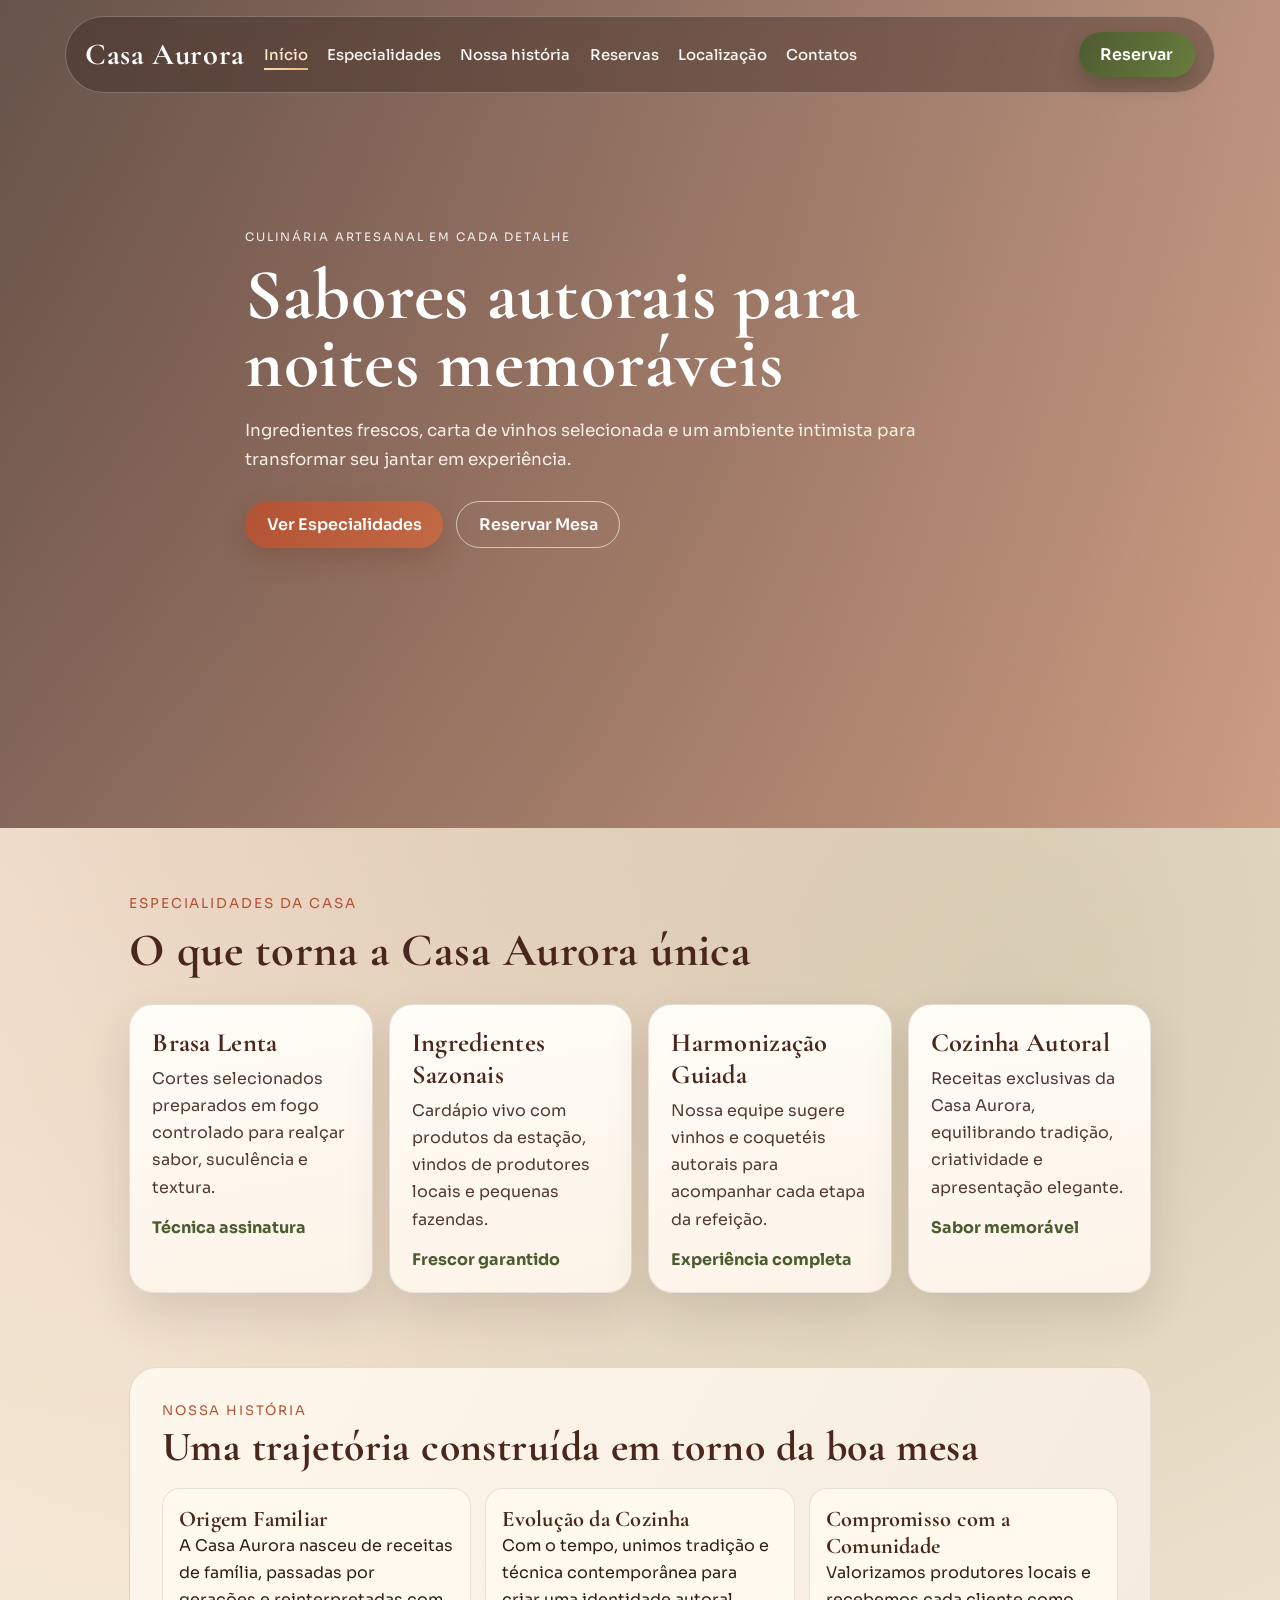
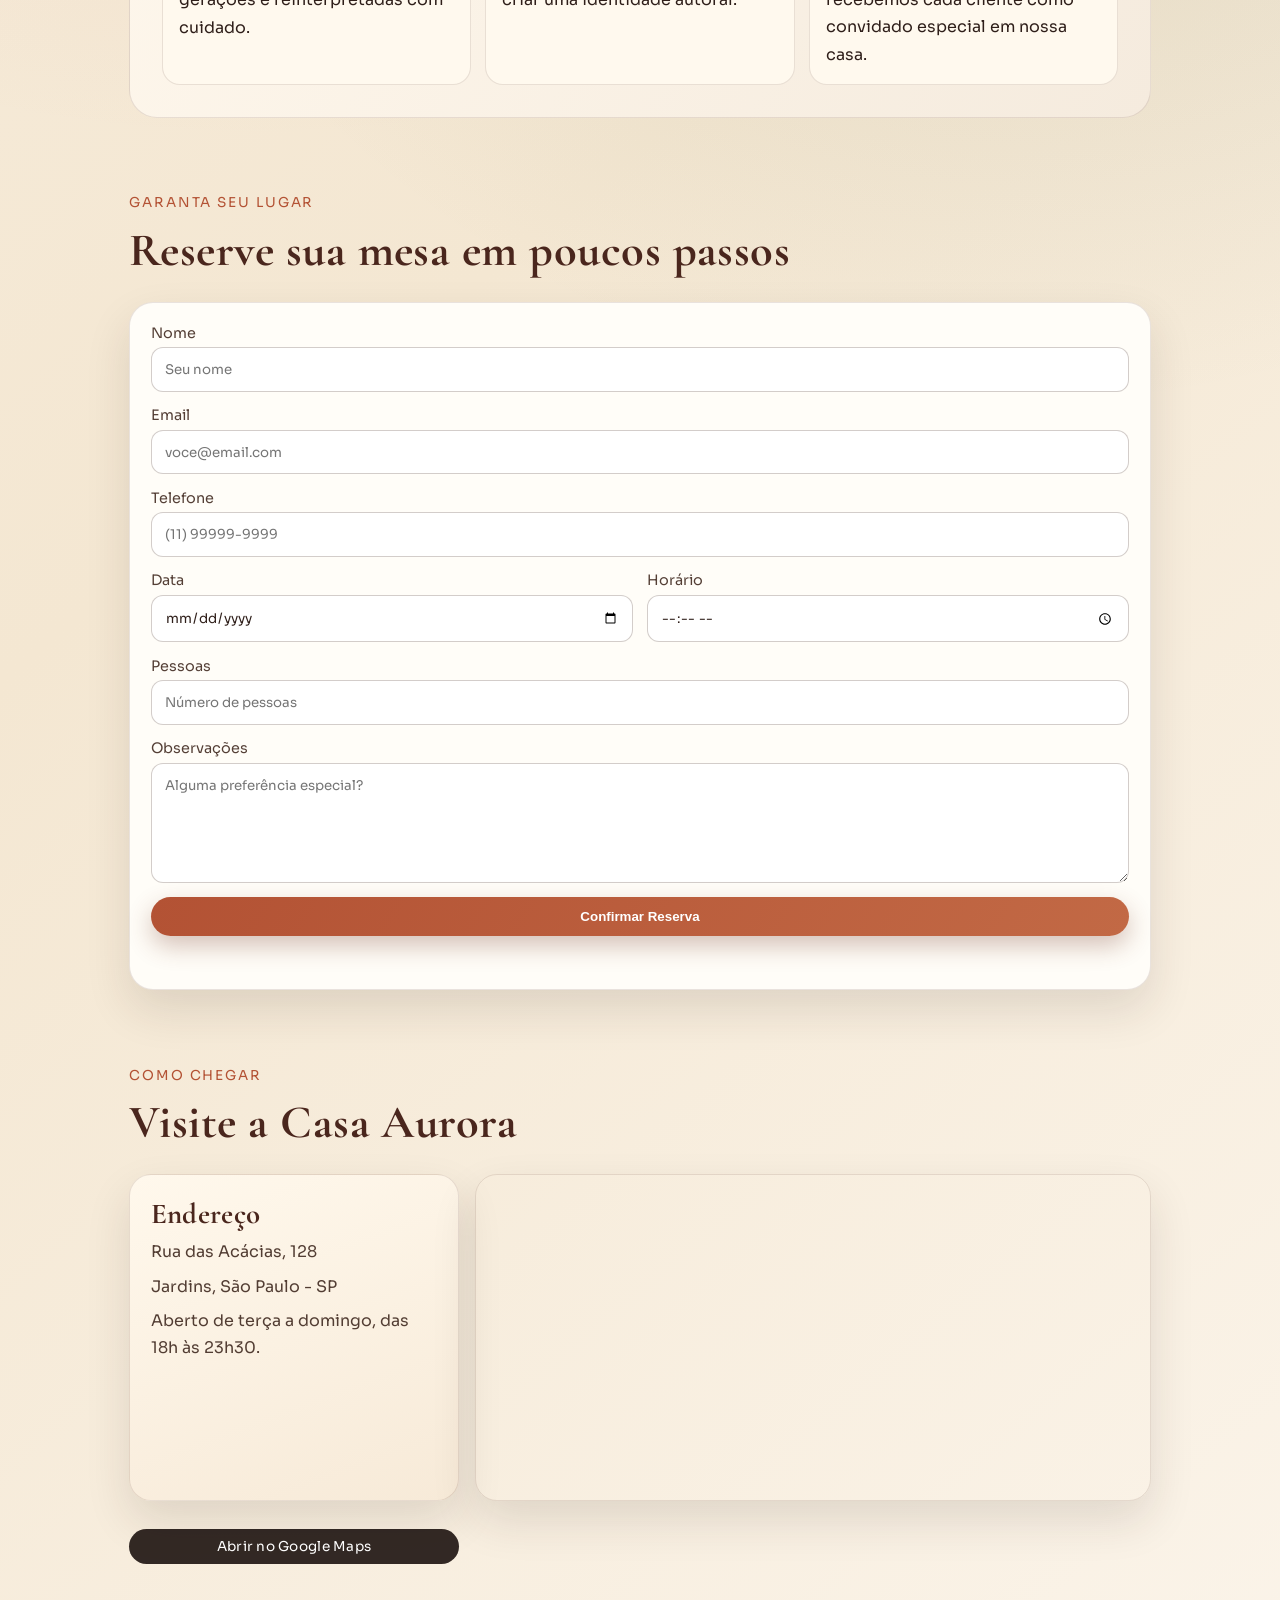
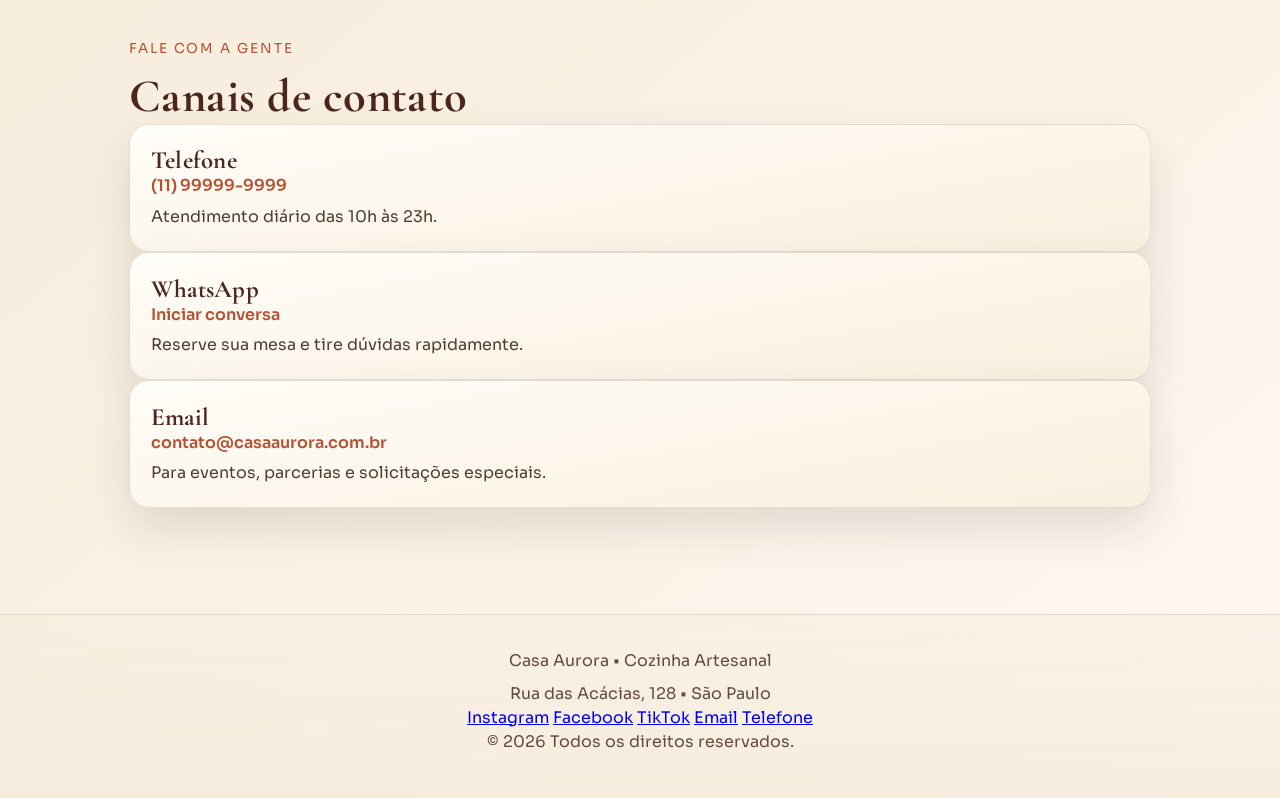
==== casa-aurora/index.html @ b7f0592c "Move projeto para pasta casa-aurora" ====
<!DOCTYPE html>
<html lang="pt-BR">
<head>
  <meta charset="UTF-8">
  <meta name="viewport" content="width=device-width, initial-scale=1.0">
  <title>Casa Aurora – Cozinha Artesanal</title>
  <link rel="stylesheet" href="style.css">
  <link rel="preconnect" href="https://fonts.googleapis.com">
  <link rel="preconnect" href="https://fonts.gstatic.com" crossorigin>
  <link href="https://fonts.googleapis.com/css2?family=Cormorant+Garamond:wght@500;600;700&family=Sora:wght@300;400;500;600&display=swap" rel="stylesheet">
</head>
<body>
  <header class="site-header" id="home">
    <nav class="nav-shell">
      <a href="#home" class="logo" aria-label="Voltar ao início">Casa Aurora</a>
      <button class="menu-toggle" id="menuToggle" aria-label="Abrir menu" aria-expanded="false" aria-controls="navLinks">☰</button>
      <ul id="navLinks" class="nav-links">
        <li><a href="#home">Início</a></li>
        <li><a href="#especialidades">Especialidades</a></li>
        <li><a href="#experiencia">Nossa história</a></li>
        <li><a href="#reservas">Reservas</a></li>
        <li><a href="#localizacao">Localização</a></li>
        <li><a href="#contatos">Contatos</a></li>
      </ul>
      <a href="#reservas" class="btn btn-nav">Reservar</a>
    </nav>

    <section class="hero reveal">
      <p class="hero-kicker">Culinária artesanal em cada detalhe</p>
      <h1>Sabores autorais para noites memoráveis</h1>
      <p class="hero-text">Ingredientes frescos, carta de vinhos selecionada e um ambiente intimista para transformar seu jantar em experiência.</p>
      <div class="hero-actions">
        <a href="#especialidades" class="btn">Ver Especialidades</a>
        <a href="#reservas" class="btn btn-ghost">Reservar Mesa</a>
      </div>
    </section>
  </header>

  <main>
    <section id="especialidades" class="section reveal">
      <div class="section-title">
        <p>Especialidades da casa</p>
        <h2>O que torna a Casa Aurora única</h2>
      </div>
      <div class="menu-grid">
        <article class="card">
          <h3>Brasa Lenta</h3>
          <p>Cortes selecionados preparados em fogo controlado para realçar sabor, suculência e textura.</p>
          <strong>Técnica assinatura</strong>
        </article>
        <article class="card">
          <h3>Ingredientes Sazonais</h3>
          <p>Cardápio vivo com produtos da estação, vindos de produtores locais e pequenas fazendas.</p>
          <strong>Frescor garantido</strong>
        </article>
        <article class="card">
          <h3>Harmonização Guiada</h3>
          <p>Nossa equipe sugere vinhos e coquetéis autorais para acompanhar cada etapa da refeição.</p>
          <strong>Experiência completa</strong>
        </article>
        <article class="card">
          <h3>Cozinha Autoral</h3>
          <p>Receitas exclusivas da Casa Aurora, equilibrando tradição, criatividade e apresentação elegante.</p>
          <strong>Sabor memorável</strong>
        </article>
      </div>
    </section>

    <section id="experiencia" class="section section-highlight reveal">
      <div>
        <p>Nossa história</p>
        <h2>Uma trajetória construída em torno da boa mesa</h2>
      </div>
      <div class="highlight-grid">
        <div>
          <h3>Origem Familiar</h3>
          <p>A Casa Aurora nasceu de receitas de família, passadas por gerações e reinterpretadas com cuidado.</p>
        </div>
        <div>
          <h3>Evolução da Cozinha</h3>
          <p>Com o tempo, unimos tradição e técnica contemporânea para criar uma identidade autoral.</p>
        </div>
        <div>
          <h3>Compromisso com a Comunidade</h3>
          <p>Valorizamos produtores locais e recebemos cada cliente como convidado especial em nossa casa.</p>
        </div>
      </div>
    </section>

    <section id="reservas" class="section reveal">
      <div class="section-title">
        <p>Garanta seu lugar</p>
        <h2>Reserve sua mesa em poucos passos</h2>
      </div>
      <form id="reservaForm" class="booking-form">
        <label>
          Nome
          <input type="text" placeholder="Seu nome" required>
        </label>
        <label>
          Email
          <input type="email" placeholder="voce@email.com" required>
        </label>
        <label>
          Telefone
          <input type="tel" placeholder="(11) 99999-9999" required>
        </label>
        <div class="form-row">
          <label>
            Data
            <input type="date" required>
          </label>
          <label>
            Horário
            <input type="time" required>
          </label>
        </div>
        <label>
          Pessoas
          <input type="number" min="1" placeholder="Número de pessoas" required>
        </label>
        <label>
          Observações
          <textarea placeholder="Alguma preferência especial?"></textarea>
        </label>
        <button type="submit" class="btn">Confirmar Reserva</button>
        <p id="formMessage" class="form-message" aria-live="polite"></p>
      </form>
    </section>

    <section id="localizacao" class="section reveal">
      <div class="section-title">
        <p>Como chegar</p>
        <h2>Visite a Casa Aurora</h2>
      </div>
      <div class="location-layout">
        <div class="location-info">
          <h3>Endereço</h3>
          <p>Rua das Acácias, 128</p>
          <p>Jardins, São Paulo - SP</p>
          <p>Aberto de terça a domingo, das 18h às 23h30.</p>
        </div>
        <div class="map-link" aria-label="Mapa da localização da Casa Aurora">
          <iframe
            title="Mapa da localização da Casa Aurora"
            src="https://maps.google.com/maps?q=Rua%20das%20Acacias%2C%20128%20Jardins%20Sao%20Paulo%20SP&z=15&output=embed"
            loading="lazy"
            referrerpolicy="no-referrer-when-downgrade"
          ></iframe>
        </div>
        <a
          class="map-open-link"
          href="https://www.google.com/maps/search/?api=1&query=Rua+das+Acacias+128+Jardins+Sao+Paulo+SP"
          target="_blank"
          rel="noopener noreferrer"
          aria-label="Abrir endereço da Casa Aurora no Google Maps"
        >Abrir no Google Maps</a>
      </div>
    </section>

    <section id="contatos" class="section reveal">
      <div class="section-title">
        <p>Fale com a gente</p>
        <h2>Canais de contato</h2>
      </div>
      <div class="contact-grid">
        <article class="contact-card">
          <h3>Telefone</h3>
          <a href="tel:+5511999999999">(11) 99999-9999</a>
          <p>Atendimento diário das 10h às 23h.</p>
        </article>
        <article class="contact-card">
          <h3>WhatsApp</h3>
          <a href="https://wa.me/5511999999999" target="_blank" rel="noopener noreferrer">Iniciar conversa</a>
          <p>Reserve sua mesa e tire dúvidas rapidamente.</p>
        </article>
        <article class="contact-card">
          <h3>Email</h3>
          <a href="mailto:contato@casaaurora.com.br">contato@casaaurora.com.br</a>
          <p>Para eventos, parcerias e solicitações especiais.</p>
        </article>
      </div>
    </section>
  </main>

  <footer class="site-footer">
    <p>Casa Aurora • Cozinha Artesanal</p>
    <p>Rua das Acácias, 128 • São Paulo</p>
    <div class="footer-social">
      <a href="https://www.instagram.com" target="_blank" rel="noopener noreferrer">Instagram</a>
      <a href="https://www.facebook.com" target="_blank" rel="noopener noreferrer">Facebook</a>
      <a href="https://www.tiktok.com" target="_blank" rel="noopener noreferrer">TikTok</a>
      <a href="mailto:contato@casaaurora.com.br">Email</a>
      <a href="tel:+5511999999999">Telefone</a>
    </div>
    <p>&copy; <span id="currentYear"></span> Todos os direitos reservados.</p>
  </footer>

  <script src="script.js"></script>
</body>
</html>
---- casa-aurora/style.css ----
:root {
  --bg: #f7efe1;
  --bg-soft: #fff9ee;
  --text: #2f1f1a;
  --heading: #4a261d;
  --terracotta: #b35234;
  --olive: #4d5b30;
  --card: #fffdf8;
  --line: rgba(74, 38, 29, 0.12);
  --shadow: 0 20px 45px rgba(52, 30, 24, 0.12);
}

* {
  box-sizing: border-box;
}

html {
  scroll-behavior: smooth;
}

body {
  margin: 0;
  font-family: 'Sora', sans-serif;
  color: var(--text);
  background:
    radial-gradient(circle at 20% 10%, rgba(179, 82, 52, 0.18), transparent 36%),
    radial-gradient(circle at 80% 25%, rgba(77, 91, 48, 0.16), transparent 32%),
    linear-gradient(140deg, #f8efe1 0%, #f4e7d2 45%, #fdf8f1 100%);
  min-height: 100vh;
}

h1,
h2,
h3 {
  margin: 0;
  color: var(--heading);
  font-family: 'Cormorant Garamond', serif;
  letter-spacing: 0.01em;
}

p {
  margin: 0;
  line-height: 1.7;
}

.site-header {
  min-height: 92vh;
  padding: 6.4rem 5vw 4rem;
  position: relative;
}

.site-header::before {
  content: "";
  position: absolute;
  inset: 0;
  background: linear-gradient(120deg, rgba(44, 24, 18, 0.7), rgba(179, 82, 52, 0.42));
  z-index: -1;
}

.site-header::after {
  content: "";
  position: absolute;
  inset: 0;
  background-image: url("https://images.unsplash.com/photo-1414235077428-338989a2e8c0?auto=format&fit=crop&w=1800&q=80");
  background-size: cover;
  background-position: center;
  z-index: -2;
  filter: saturate(0.75) contrast(1.05);
}

.nav-shell {
  width: min(1150px, 92vw);
  margin: 0;
  padding: 0.95rem 1.2rem;
  border: 1px solid rgba(255, 255, 255, 0.25);
  border-radius: 999px;
  background: rgba(43, 27, 22, 0.35);
  backdrop-filter: blur(10px);
  display: flex;
  align-items: center;
  gap: 1.2rem;
  position: fixed;
  top: 1rem;
  left: 50%;
  transform: translateX(-50%);
  z-index: 1000;
  transition: background 260ms ease, box-shadow 260ms ease, padding 260ms ease, border-color 260ms ease;
}

.nav-shell.scrolled {
  background: rgba(33, 21, 17, 0.88);
  border-color: rgba(255, 255, 255, 0.17);
  box-shadow: 0 12px 30px rgba(19, 11, 9, 0.38);
  padding: 0.78rem 1.05rem;
}

.logo {
  font-family: 'Cormorant Garamond', serif;
  font-size: 1.9rem;
  font-weight: 700;
  color: #fff;
  text-decoration: none;
  letter-spacing: 0.02em;
  transition: transform 200ms ease;
}

.logo:hover {
  transform: translateY(-1px);
}

.nav-links {
  list-style: none;
  margin: 0;
  padding: 0;
  display: flex;
  gap: 1.2rem;
}

.nav-links a {
  position: relative;
  text-decoration: none;
  color: rgba(255, 255, 255, 0.95);
  font-size: 0.93rem;
  font-weight: 500;
  padding-bottom: 0.2rem;
  transition: color 220ms ease;
}

.nav-links a::after {
  content: "";
  position: absolute;
  left: 0;
  bottom: -0.18rem;
  width: 100%;
  height: 2px;
  background: linear-gradient(120deg, #ffd8b2, #e6b97f);
  transform: scaleX(0);
  transform-origin: left;
  transition: transform 220ms ease;
}

.nav-links a:hover {
  color: #ffe3c3;
}

.nav-links a:hover::after,
.nav-links a.active::after {
  transform: scaleX(1);
}

.nav-links a.active {
  color: #ffe6c8;
}

.menu-toggle {
  display: none;
  margin-left: auto;
  background: rgba(255, 255, 255, 0.08);
  border: 1px solid rgba(255, 255, 255, 0.4);
  color: #fff;
  border-radius: 999px;
  width: 42px;
  height: 42px;
  font-size: 1.2rem;
  transition: background 220ms ease;
}

.menu-toggle:hover {
  background: rgba(255, 255, 255, 0.18);
}

.btn {
  display: inline-flex;
  align-items: center;
  justify-content: center;
  border: none;
  border-radius: 999px;
  background: linear-gradient(120deg, var(--terracotta), #c26945);
  color: #fff;
  text-decoration: none;
  font-weight: 600;
  padding: 0.75rem 1.35rem;
  cursor: pointer;
  transition: transform 220ms ease, box-shadow 220ms ease;
  box-shadow: 0 10px 24px rgba(116, 55, 36, 0.3);
}

.btn:hover {
  transform: translateY(-2px);
  box-shadow: 0 13px 26px rgba(116, 55, 36, 0.35);
}

.btn-ghost {
  background: transparent;
  border: 1px solid rgba(255, 255, 255, 0.6);
  box-shadow: none;
}

.btn-nav {
  margin-left: auto;
  background: linear-gradient(120deg, var(--olive), #687d3e);
  box-shadow: 0 8px 18px rgba(47, 59, 28, 0.34);
}

.hero {
  max-width: 790px;
  margin: 14vh auto 0;
  color: #fff;
}

.hero-kicker {
  text-transform: uppercase;
  letter-spacing: 0.16em;
  font-size: 0.73rem;
  opacity: 0.9;
}

.hero h1 {
  margin-top: 0.8rem;
  color: #fff;
  font-size: clamp(2.4rem, 8vw, 4.5rem);
  line-height: 0.95;
}

.hero-text {
  margin-top: 1.2rem;
  max-width: 60ch;
  font-size: 1.05rem;
  color: rgba(255, 250, 242, 0.92);
}

.hero-actions {
  margin-top: 1.7rem;
  display: flex;
  gap: 0.8rem;
  flex-wrap: wrap;
}

main {
  max-width: 1150px;
  margin: 0 auto;
  padding: 4rem 5vw 2rem;
}

.section {
  margin-bottom: 4.6rem;
}

.section-title p {
  color: var(--terracotta);
  font-size: 0.85rem;
  text-transform: uppercase;
  letter-spacing: 0.14em;
}

.section-title h2 {
  margin-top: 0.45rem;
  font-size: clamp(2rem, 5vw, 2.9rem);
}

.menu-grid {
  margin-top: 1.6rem;
  display: grid;
  gap: 1rem;
  grid-template-columns: repeat(auto-fit, minmax(230px, 1fr));
}

.card {
  padding: 1.4rem;
  border-radius: 24px;
  border: 1px solid var(--line);
  background: linear-gradient(170deg, #fffdf8, #fdf3e8);
  box-shadow: var(--shadow);
  transition: transform 220ms ease;
}

.card:hover {
  transform: translateY(-5px);
}

.dish-icon {
  width: 44px;
  height: 44px;
  border-radius: 14px;
  display: inline-grid;
  place-items: center;
  font-size: 1.2rem;
  background: rgba(179, 82, 52, 0.15);
}

.card h3 {
  margin-top: 0;
  font-size: 1.65rem;
}

.card p {
  margin-top: 0.35rem;
  color: #513a31;
}

.card strong {
  margin-top: 1rem;
  display: inline-block;
  color: var(--olive);
}

.section-highlight {
  padding: 2rem;
  border-radius: 28px;
  border: 1px solid var(--line);
  background: linear-gradient(120deg, #fef7ec, #f5ebde);
}

.section-highlight > div:first-child p {
  color: var(--terracotta);
  text-transform: uppercase;
  letter-spacing: 0.14em;
  font-size: 0.82rem;
}

.section-highlight > div:first-child h2 {
  font-size: clamp(1.8rem, 4vw, 2.6rem);
}

.highlight-grid {
  margin-top: 1rem;
  display: grid;
  gap: 0.9rem;
  grid-template-columns: repeat(auto-fit, minmax(220px, 1fr));
}

.highlight-grid div {
  background: var(--bg-soft);
  border-radius: 18px;
  border: 1px solid var(--line);
  padding: 1rem;
}

.highlight-grid h3 {
  font-size: 1.4rem;
}

.booking-form {
  margin-top: 1.5rem;
  padding: 1.3rem;
  border-radius: 24px;
  border: 1px solid var(--line);
  background: var(--card);
  box-shadow: var(--shadow);
  display: grid;
  gap: 0.9rem;
}

.booking-form label {
  display: grid;
  gap: 0.35rem;
  font-size: 0.9rem;
  color: #543f36;
}

.booking-form input,
.booking-form textarea {
  border: 1px solid rgba(82, 56, 45, 0.25);
  border-radius: 12px;
  background: #fff;
  padding: 0.8rem;
  font-family: inherit;
  color: var(--text);
}

.booking-form input:focus,
.booking-form textarea:focus {
  outline: 2px solid rgba(179, 82, 52, 0.3);
  border-color: var(--terracotta);
}

.booking-form textarea {
  min-height: 120px;
  resize: vertical;
}

.form-row {
  display: grid;
  gap: 0.9rem;
  grid-template-columns: repeat(2, minmax(0, 1fr));
}

.form-message {
  min-height: 1.2em;
  color: var(--olive);
  font-size: 0.92rem;
}

.location-layout {
  margin-top: 1.5rem;
  display: grid;
  gap: 1rem;
  grid-template-columns: minmax(220px, 330px) minmax(0, 1fr);
}

.location-info {
  border: 1px solid var(--line);
  border-radius: 22px;
  padding: 1.3rem;
  background: linear-gradient(160deg, #fff8ec, #f7ead8);
  box-shadow: var(--shadow);
}

.location-info h3 {
  font-size: 1.8rem;
}

.location-info p {
  margin-top: 0.45rem;
  color: #523d33;
}

.map-link {
  display: block;
  position: relative;
  border-radius: 22px;
  overflow: hidden;
  border: 1px solid var(--line);
  box-shadow: var(--shadow);
  min-height: 320px;
}

.map-link iframe {
  width: 100%;
  height: 100%;
  min-height: 320px;
  border: 0;
  filter: contrast(1.02) saturate(0.9);
}

.map-open-link {
  margin-top: 0.75rem;
  display: inline-flex;
  align-items: center;
  justify-content: center;
  background: rgba(29, 19, 16, 0.9);
  color: #fff;
  padding: 0.55rem 1rem;
  border-radius: 999px;
  font-size: 0.85rem;
  letter-spacing: 0.02em;
  text-decoration: none;
  transition: background 220ms ease;
}

.map-open-link:hover {
  background: rgba(179, 82, 52, 0.95);
}

.contacts-grid {
  margin-top: 1.5rem;
  display: grid;
  gap: 1rem;
  grid-template-columns: repeat(auto-fit, minmax(230px, 1fr));
}

.contact-card {
  padding: 1.3rem;
  border: 1px solid var(--line);
  border-radius: 20px;
  background: linear-gradient(170deg, #fffdf8, #f9efdf);
  box-shadow: var(--shadow);
}

.contact-card h3 {
  font-size: 1.55rem;
}

.contact-card p {
  margin-top: 0.4rem;
  color: #513c33;
}

.contact-card a {
  color: var(--terracotta);
  text-decoration: none;
  font-weight: 600;
}

.contact-card a:hover {
  text-decoration: underline;
}

.site-footer {
  text-align: center;
  padding: 2rem 1rem 2.7rem;
  color: #624a3f;
  border-top: 1px solid rgba(82, 56, 45, 0.12);
  background: linear-gradient(180deg, rgba(245, 235, 220, 0.38), rgba(245, 235, 220, 0.8));
}

.site-footer p + p {
  margin-top: 0.35rem;
}

.footer-socials,
.footer-contacts {
  margin-top: 0.75rem;
  display: flex;
  justify-content: center;
  gap: 0.7rem;
  flex-wrap: wrap;
}

.footer-socials a,
.footer-contacts a {
  color: #f8f1e3;
  text-decoration: none;
  background: rgba(58, 37, 30, 0.88);
  border: 1px solid rgba(255, 255, 255, 0.2);
  padding: 0.45rem 0.8rem;
  border-radius: 999px;
  font-size: 0.85rem;
  transition: background 220ms ease;
}

.footer-socials a:hover,
.footer-contacts a:hover {
  background: rgba(179, 82, 52, 0.95);
}

.reveal {
  opacity: 0;
  transform: translateY(16px);
  transition: opacity 700ms ease, transform 700ms ease;
}

.reveal.visible {
  opacity: 1;
  transform: translateY(0);
}

@media (max-width: 1024px) {
  .hero {
    max-width: 680px;
    margin-top: 12vh;
  }

  .hero-text {
    max-width: 54ch;
  }

  .section {
    margin-bottom: 4rem;
  }
}

@media (max-width: 860px) {
  .site-header {
    min-height: auto;
    padding: 5.8rem 5vw 3.4rem;
  }

  .nav-shell {
    width: 94vw;
    padding: 0.75rem 0.9rem;
    gap: 0.7rem;
  }

  .logo {
    font-size: 1.6rem;
  }

  .menu-toggle {
    display: inline-grid;
    place-items: center;
  }

  .btn-nav {
    display: none;
  }

  .nav-links {
    position: fixed;
    top: 82px;
    right: 3vw;
    width: min(320px, 92vw);
    padding: 1rem 1.1rem;
    border-radius: 16px;
    border: 1px solid rgba(255, 255, 255, 0.3);
    background: rgba(47, 31, 26, 0.92);
    flex-direction: column;
    gap: 0.8rem;
    display: none;
  }

  .nav-links a {
    font-size: 1rem;
    display: inline-block;
  }

  .nav-links.show {
    display: flex;
    animation: menuEnter 250ms ease;
  }

  .hero {
    margin-top: 9vh;
  }

  .hero h1 {
    line-height: 1.02;
  }

  .hero-text {
    font-size: 0.98rem;
  }

  .menu-grid,
  .highlight-grid,
  .contacts-grid {
    grid-template-columns: 1fr;
  }

  .card {
    padding: 1.2rem;
  }

  .section-highlight {
    padding: 1.4rem;
  }
}

@media (max-width: 600px) {
  .site-header {
    padding: 5.1rem 4vw 2.5rem;
  }

  .nav-shell {
    top: 0.65rem;
    border-radius: 16px;
  }

  .hero {
    margin-top: 8.2vh;
  }

  .hero-actions {
    flex-direction: column;
  }

  .hero-actions .btn {
    width: 100%;
  }

  main {
    padding: 3rem 4vw 2rem;
  }

  .section-title p {
    letter-spacing: 0.11em;
    font-size: 0.76rem;
  }

  .section-title h2 {
    font-size: clamp(1.7rem, 8vw, 2.2rem);
  }

  .card h3 {
    font-size: 1.48rem;
  }

  .form-row {
    grid-template-columns: 1fr;
  }

  .booking-form {
    padding: 1rem;
    border-radius: 18px;
  }

  .booking-form input,
  .booking-form textarea {
    font-size: 16px;
  }

  .location-layout {
    grid-template-columns: 1fr;
  }

  .footer-socials,
  .footer-contacts {
    flex-direction: column;
    align-items: stretch;
  }

  .footer-socials a,
  .footer-contacts a {
    width: 100%;
  }

  .location-info,
  .map-link {
    border-radius: 18px;
  }

  .map-link,
  .map-link iframe {
    min-height: 260px;
  }

  .map-open-link {
    width: 100%;
    text-align: center;
    font-size: 0.82rem;
  }
}

@keyframes menuEnter {
  from {
    opacity: 0;
    transform: translateY(-8px);
  }

  to {
    opacity: 1;
    transform: translateY(0);
  }
}
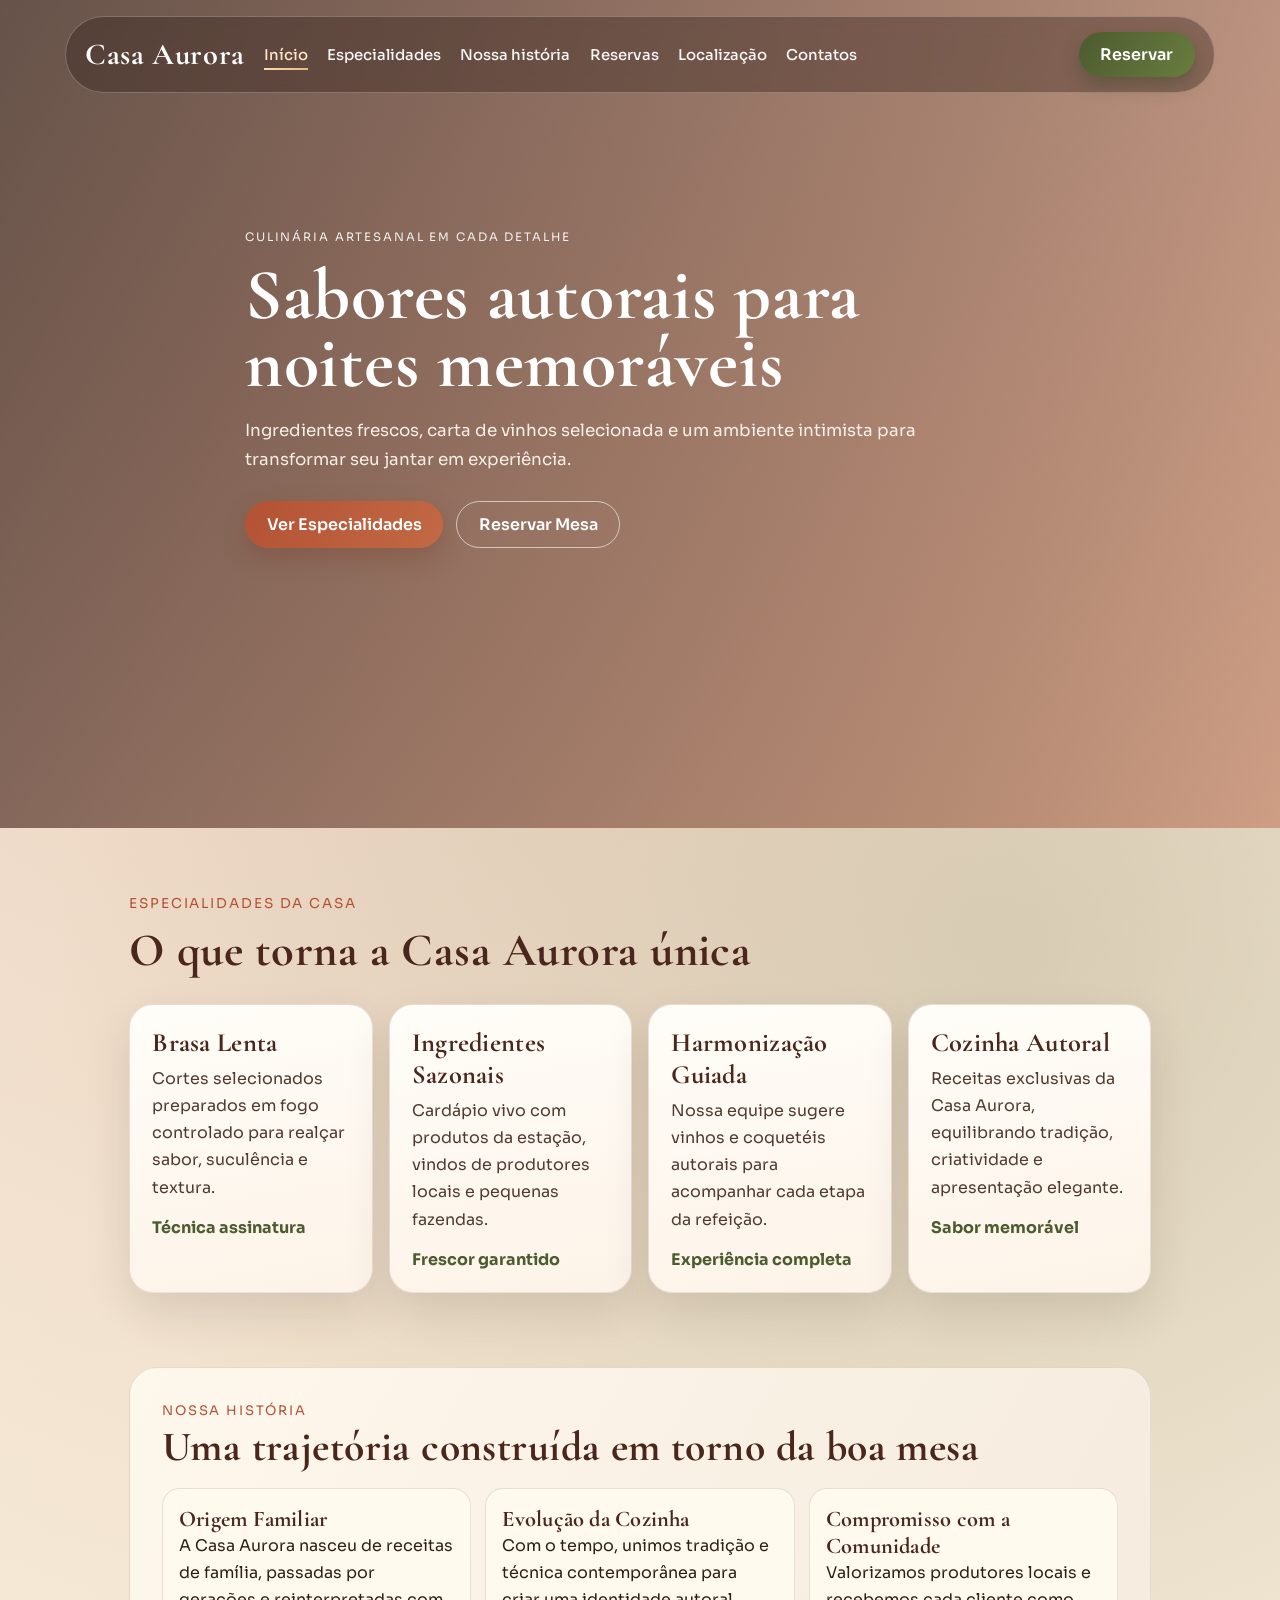
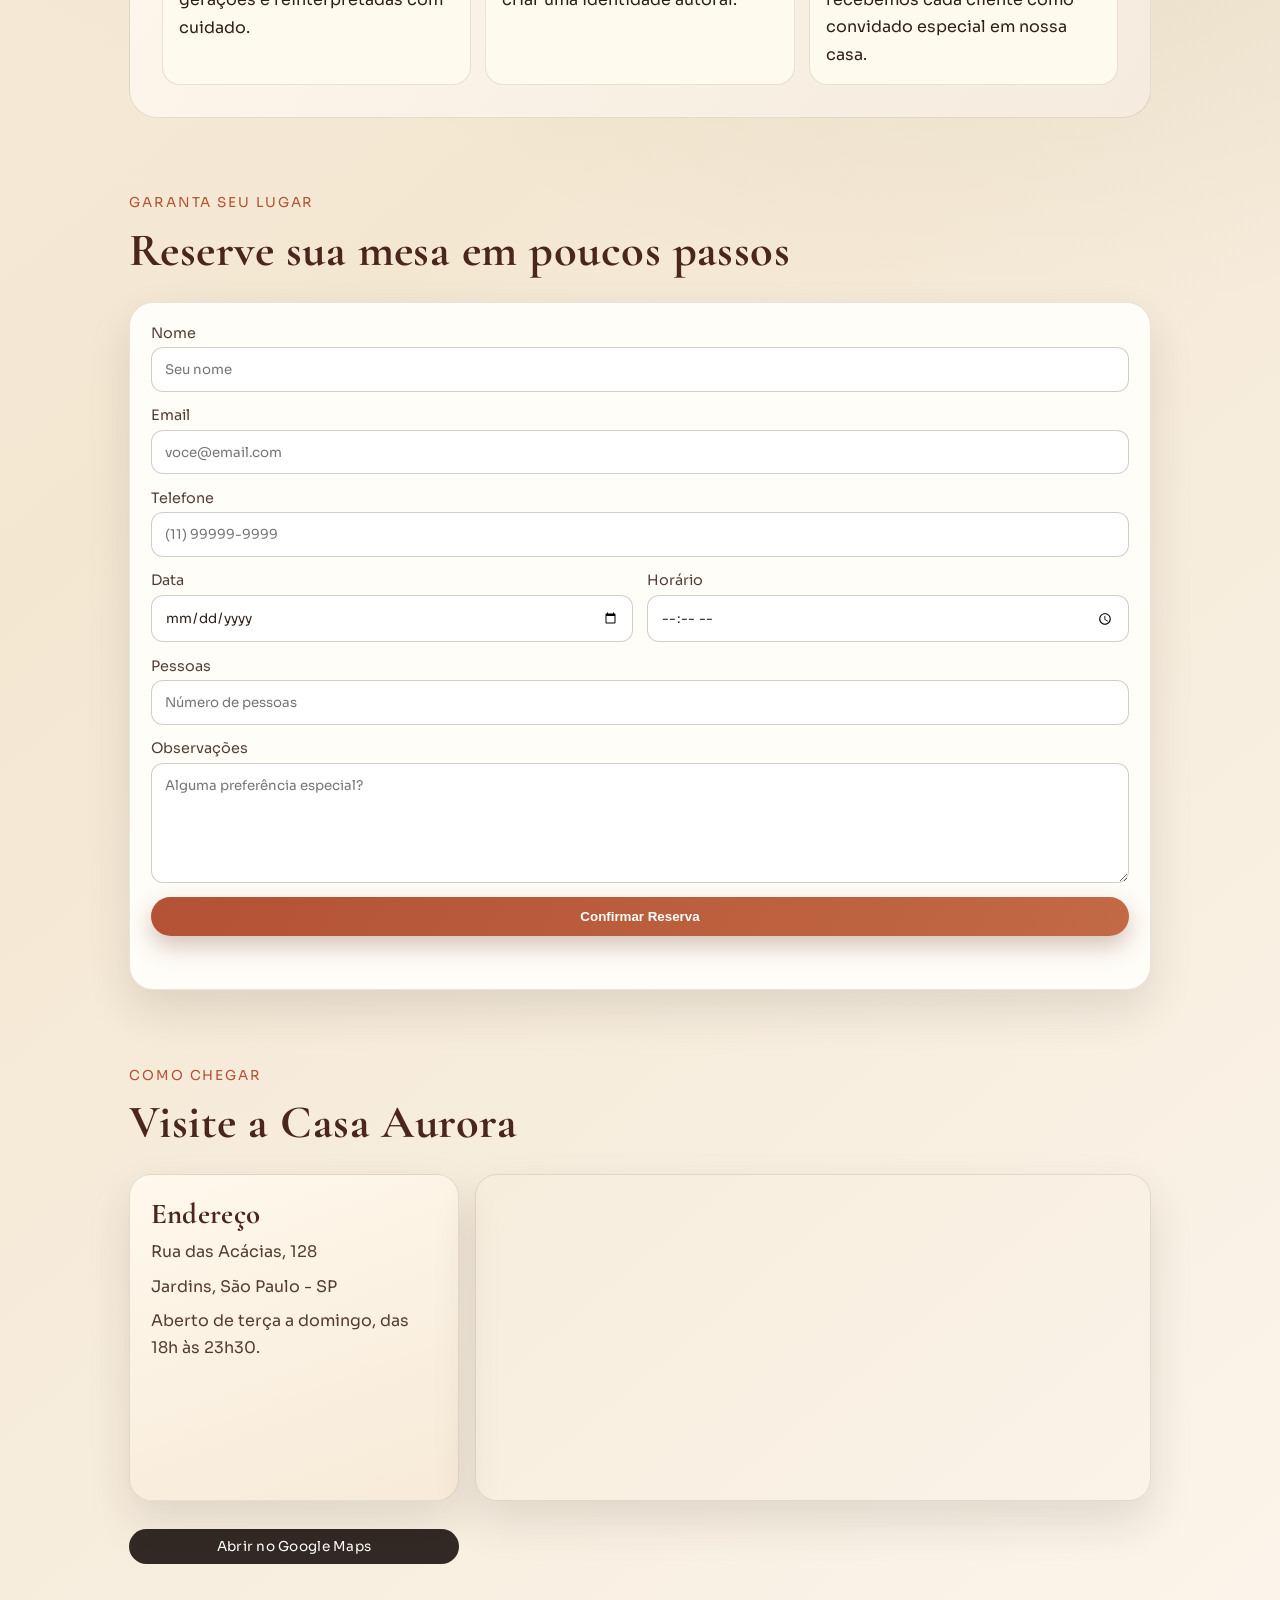
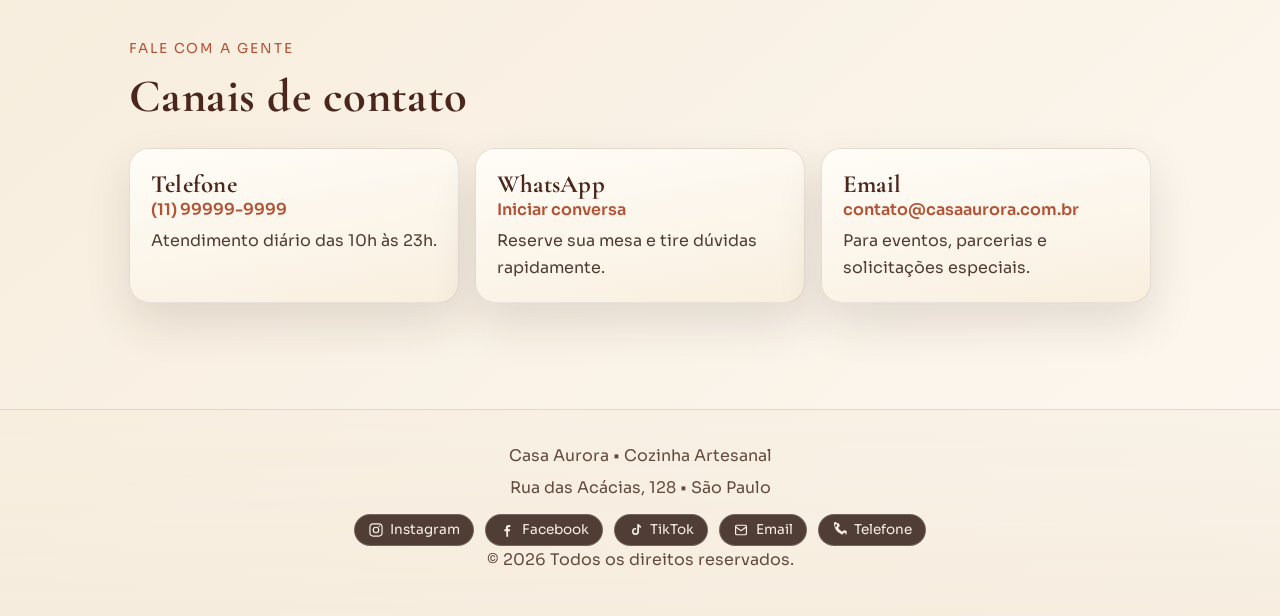
==== commit 5507578a: "Adiciona icones aos links de redes sociais" ====
--- a/casa-aurora/index.html
+++ b/casa-aurora/index.html
@@ -163,7 +163,7 @@
         <p>Fale com a gente</p>
         <h2>Canais de contato</h2>
       </div>
-      <div class="contact-grid">
+      <div class="contacts-grid">
         <article class="contact-card">
           <h3>Telefone</h3>
           <a href="tel:+5511999999999">(11) 99999-9999</a>
@@ -186,12 +186,27 @@
   <footer class="site-footer">
     <p>Casa Aurora • Cozinha Artesanal</p>
     <p>Rua das Acácias, 128 • São Paulo</p>
-    <div class="footer-social">
-      <a href="https://www.instagram.com" target="_blank" rel="noopener noreferrer">Instagram</a>
-      <a href="https://www.facebook.com" target="_blank" rel="noopener noreferrer">Facebook</a>
-      <a href="https://www.tiktok.com" target="_blank" rel="noopener noreferrer">TikTok</a>
-      <a href="mailto:contato@casaaurora.com.br">Email</a>
-      <a href="tel:+5511999999999">Telefone</a>
+    <div class="footer-socials">
+      <a class="social-link" href="https://www.instagram.com" target="_blank" rel="noopener noreferrer" aria-label="Instagram da Casa Aurora">
+        <svg class="social-icon" viewBox="0 0 24 24" aria-hidden="true"><path d="M7.75 2h8.5A5.75 5.75 0 0 1 22 7.75v8.5A5.75 5.75 0 0 1 16.25 22h-8.5A5.75 5.75 0 0 1 2 16.25v-8.5A5.75 5.75 0 0 1 7.75 2Zm0 1.8A3.95 3.95 0 0 0 3.8 7.75v8.5a3.95 3.95 0 0 0 3.95 3.95h8.5a3.95 3.95 0 0 0 3.95-3.95v-8.5a3.95 3.95 0 0 0-3.95-3.95h-8.5Zm8.95 1.55a1.15 1.15 0 1 1 0 2.3 1.15 1.15 0 0 1 0-2.3ZM12 7a5 5 0 1 1 0 10 5 5 0 0 1 0-10Zm0 1.8A3.2 3.2 0 1 0 12 15.2 3.2 3.2 0 0 0 12 8.8Z"/></svg>
+        <span class="social-label">Instagram</span>
+      </a>
+      <a class="social-link" href="https://www.facebook.com" target="_blank" rel="noopener noreferrer" aria-label="Facebook da Casa Aurora">
+        <svg class="social-icon" viewBox="0 0 24 24" aria-hidden="true"><path d="M13.66 22v-8.02h2.7l.4-3.13h-3.1V8.86c0-.9.26-1.51 1.55-1.51h1.66V4.54c-.29-.04-1.29-.12-2.45-.12-2.43 0-4.09 1.48-4.09 4.2v2.23H8.1v3.13h2.83V22h2.73Z"/></svg>
+        <span class="social-label">Facebook</span>
+      </a>
+      <a class="social-link" href="https://www.tiktok.com" target="_blank" rel="noopener noreferrer" aria-label="TikTok da Casa Aurora">
+        <svg class="social-icon" viewBox="0 0 24 24" aria-hidden="true"><path d="M14.33 3h2.24c.2 1.63 1.3 2.86 2.93 3.1v2.4a6.1 6.1 0 0 1-3.01-.88v6.62a5.24 5.24 0 1 1-5.24-5.24c.3 0 .58.03.86.08v2.45a2.8 2.8 0 1 0 1.78 2.61V3Z"/></svg>
+        <span class="social-label">TikTok</span>
+      </a>
+      <a class="social-link" href="mailto:contato@casaaurora.com.br" aria-label="Email da Casa Aurora">
+        <svg class="social-icon" viewBox="0 0 24 24" aria-hidden="true"><path d="M3 6.5A2.5 2.5 0 0 1 5.5 4h13A2.5 2.5 0 0 1 21 6.5v11a2.5 2.5 0 0 1-2.5 2.5h-13A2.5 2.5 0 0 1 3 17.5v-11Zm2.5-.7a.7.7 0 0 0-.7.7v.27L12 11.9l7.2-5.13V6.5a.7.7 0 0 0-.7-.7h-13Zm13.7 3.18-6.68 4.77a.9.9 0 0 1-1.04 0L4.8 8.98v8.52c0 .39.31.7.7.7h13a.7.7 0 0 0 .7-.7V8.98Z"/></svg>
+        <span class="social-label">Email</span>
+      </a>
+      <a class="social-link" href="tel:+5511999999999" aria-label="Telefone da Casa Aurora">
+        <svg class="social-icon" viewBox="0 0 24 24" aria-hidden="true"><path d="M6.73 2h3.15c.5 0 .93.35 1.03.84l.6 2.98c.08.39-.06.8-.37 1.06L9.2 8.48a14.9 14.9 0 0 0 6.31 6.31l1.6-1.94c.27-.32.67-.46 1.06-.38l2.98.6c.49.1.84.53.84 1.03v3.15A1.75 1.75 0 0 1 20.24 19c-9.52 0-17.24-7.72-17.24-17.24A1.75 1.75 0 0 1 4.76 0h1.97Zm.6 1.8H4.76a.05.05 0 0 0-.05.05c0 8.52 6.91 15.43 15.43 15.43a.05.05 0 0 0 .05-.05v-2.57l-2.34-.47-1.77 2.14c-.28.35-.76.47-1.17.3A16.72 16.72 0 0 1 5.37 9.09c-.18-.41-.06-.89.29-1.18l2.14-1.76-.47-2.35Z"/></svg>
+        <span class="social-label">Telefone</span>
+      </a>
     </div>
     <p>&copy; <span id="currentYear"></span> Todos os direitos reservados.</p>
   </footer>
--- a/casa-aurora/style.css
+++ b/casa-aurora/style.css
@@ -519,6 +519,23 @@
   transition: background 220ms ease;
 }
 
+.social-link {
+  display: inline-flex;
+  align-items: center;
+  gap: 0.42rem;
+}
+
+.social-icon {
+  width: 16px;
+  height: 16px;
+  fill: currentColor;
+  flex: 0 0 auto;
+}
+
+.social-label {
+  line-height: 1;
+}
+
 .footer-socials a:hover,
 .footer-contacts a:hover {
   background: rgba(179, 82, 52, 0.95);
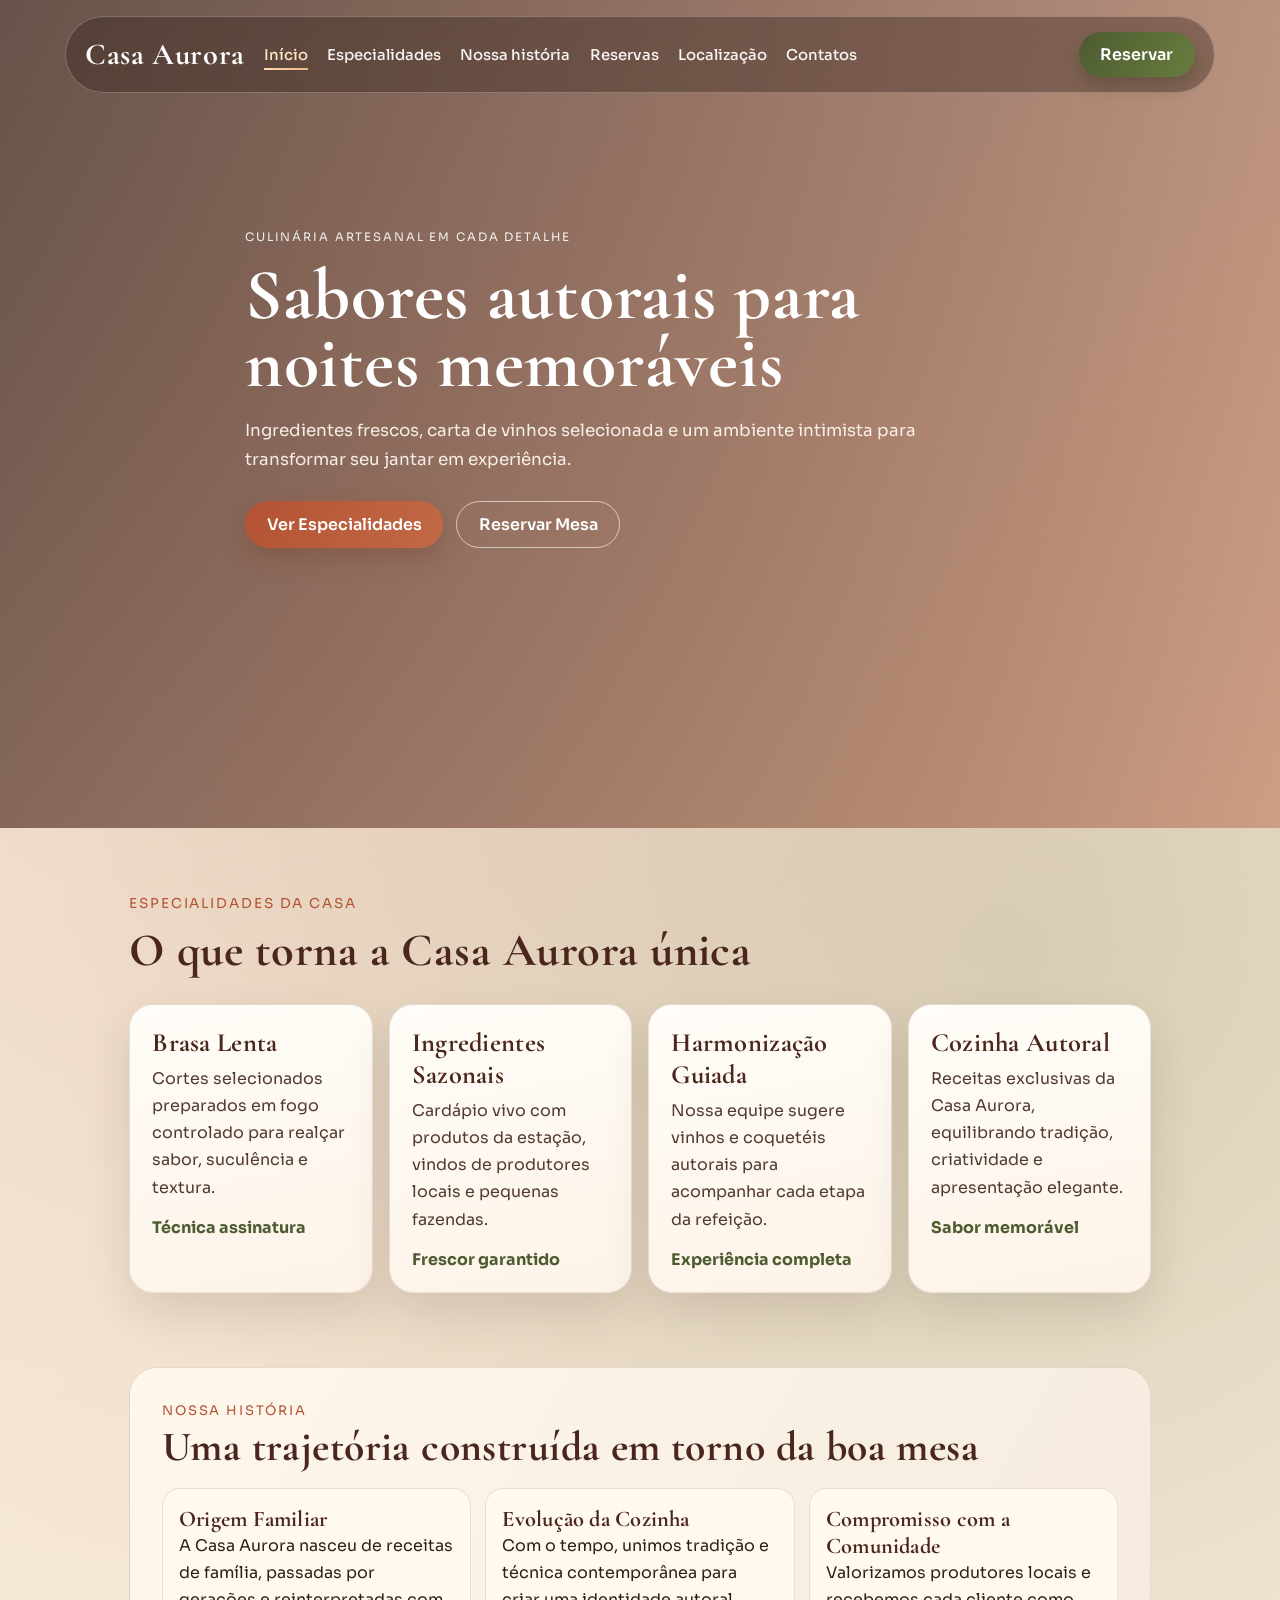
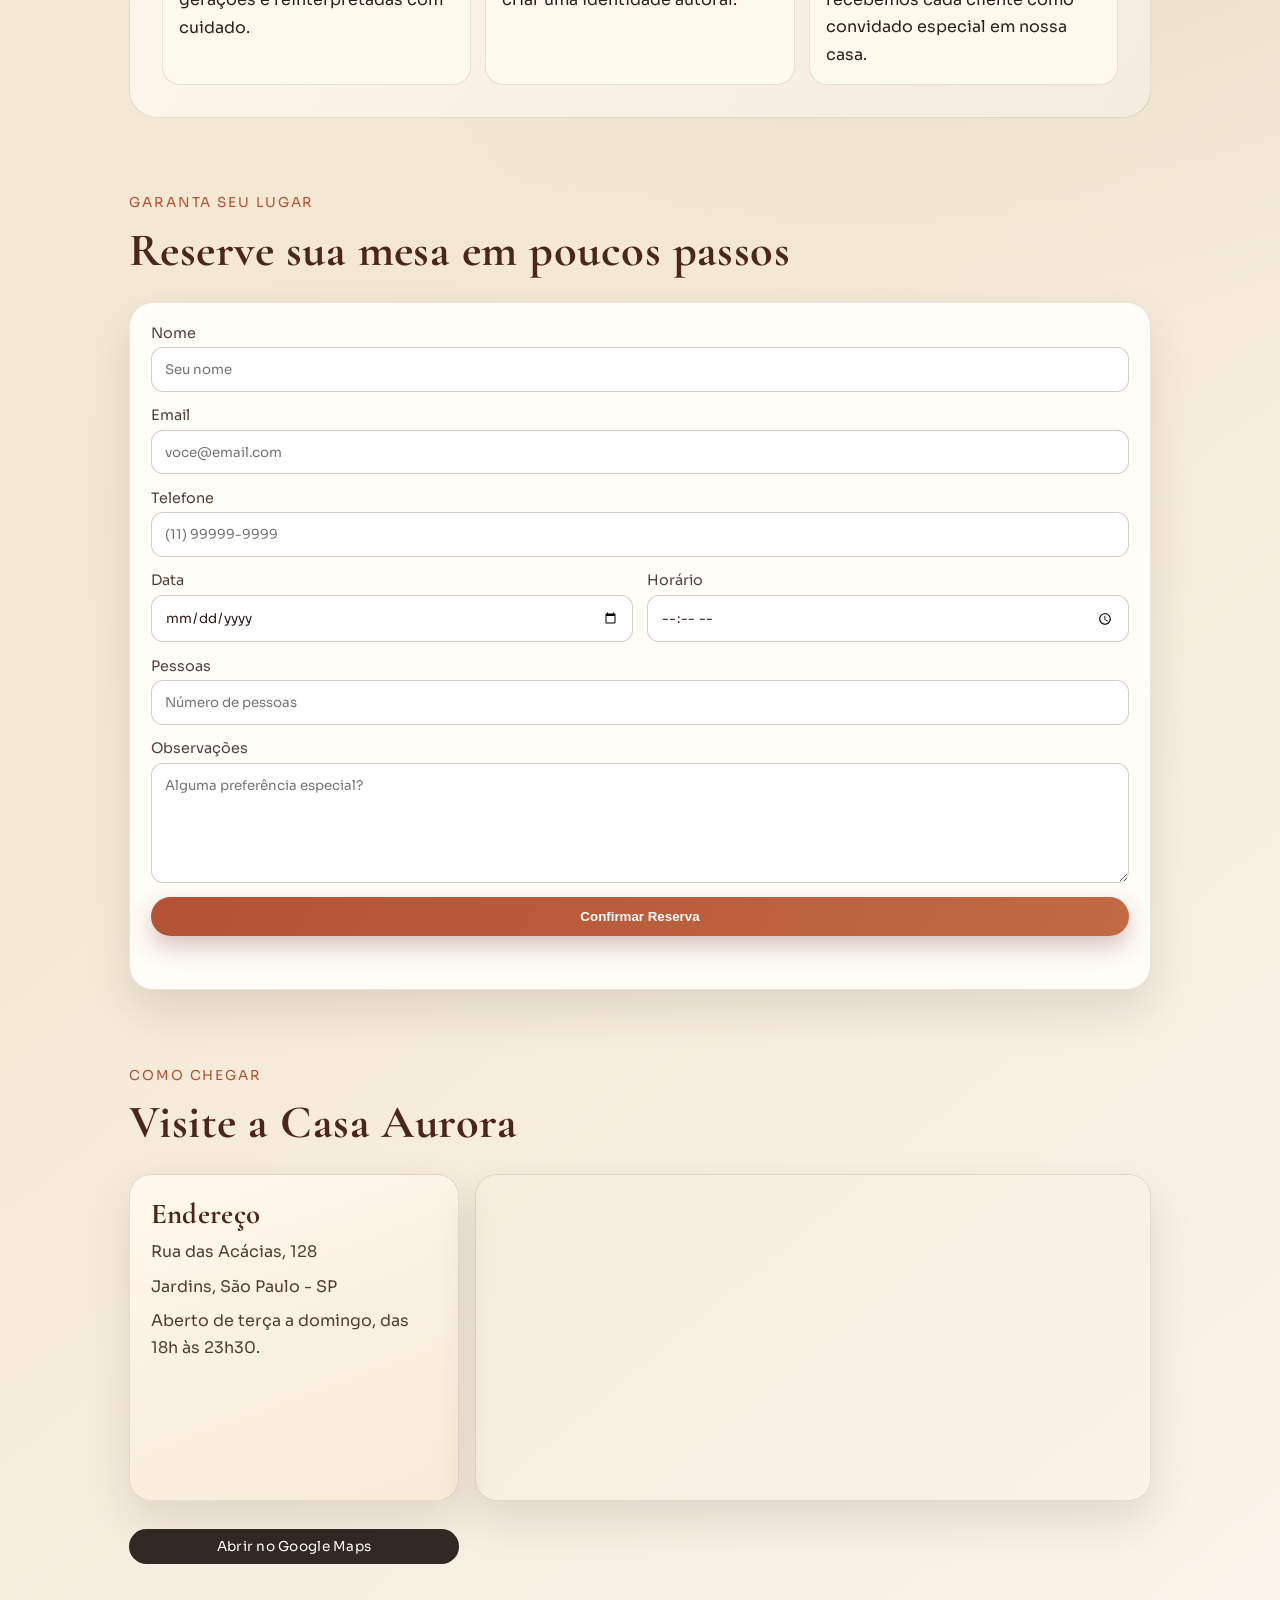
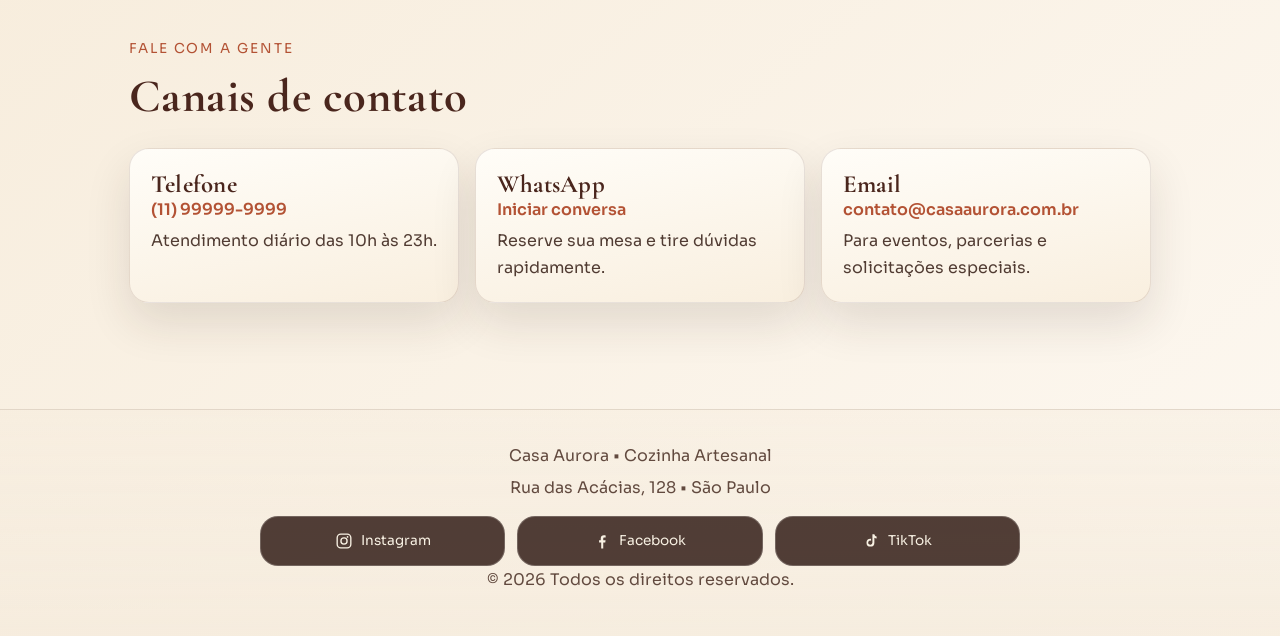
==== commit 2df23a86: "Ajusta redes sociais no mobile" ====
--- a/casa-aurora/index.html
+++ b/casa-aurora/index.html
@@ -199,14 +199,6 @@
         <svg class="social-icon" viewBox="0 0 24 24" aria-hidden="true"><path d="M14.33 3h2.24c.2 1.63 1.3 2.86 2.93 3.1v2.4a6.1 6.1 0 0 1-3.01-.88v6.62a5.24 5.24 0 1 1-5.24-5.24c.3 0 .58.03.86.08v2.45a2.8 2.8 0 1 0 1.78 2.61V3Z"/></svg>
         <span class="social-label">TikTok</span>
       </a>
-      <a class="social-link" href="mailto:contato@casaaurora.com.br" aria-label="Email da Casa Aurora">
-        <svg class="social-icon" viewBox="0 0 24 24" aria-hidden="true"><path d="M3 6.5A2.5 2.5 0 0 1 5.5 4h13A2.5 2.5 0 0 1 21 6.5v11a2.5 2.5 0 0 1-2.5 2.5h-13A2.5 2.5 0 0 1 3 17.5v-11Zm2.5-.7a.7.7 0 0 0-.7.7v.27L12 11.9l7.2-5.13V6.5a.7.7 0 0 0-.7-.7h-13Zm13.7 3.18-6.68 4.77a.9.9 0 0 1-1.04 0L4.8 8.98v8.52c0 .39.31.7.7.7h13a.7.7 0 0 0 .7-.7V8.98Z"/></svg>
-        <span class="social-label">Email</span>
-      </a>
-      <a class="social-link" href="tel:+5511999999999" aria-label="Telefone da Casa Aurora">
-        <svg class="social-icon" viewBox="0 0 24 24" aria-hidden="true"><path d="M6.73 2h3.15c.5 0 .93.35 1.03.84l.6 2.98c.08.39-.06.8-.37 1.06L9.2 8.48a14.9 14.9 0 0 0 6.31 6.31l1.6-1.94c.27-.32.67-.46 1.06-.38l2.98.6c.49.1.84.53.84 1.03v3.15A1.75 1.75 0 0 1 20.24 19c-9.52 0-17.24-7.72-17.24-17.24A1.75 1.75 0 0 1 4.76 0h1.97Zm.6 1.8H4.76a.05.05 0 0 0-.05.05c0 8.52 6.91 15.43 15.43 15.43a.05.05 0 0 0 .05-.05v-2.57l-2.34-.47-1.77 2.14c-.28.35-.76.47-1.17.3A16.72 16.72 0 0 1 5.37 9.09c-.18-.41-.06-.89.29-1.18l2.14-1.76-.47-2.35Z"/></svg>
-        <span class="social-label">Telefone</span>
-      </a>
     </div>
     <p>&copy; <span id="currentYear"></span> Todos os direitos reservados.</p>
   </footer>
--- a/casa-aurora/style.css
+++ b/casa-aurora/style.css
@@ -500,11 +500,24 @@
 
 .footer-socials,
 .footer-contacts {
-  margin-top: 0.75rem;
-  display: flex;
+  margin-top: 0.9rem;
+  display: grid;
+  gap: 0.75rem;
   justify-content: center;
-  gap: 0.7rem;
-  flex-wrap: wrap;
+}
+
+.footer-socials {
+  grid-template-columns: repeat(auto-fit, minmax(132px, 1fr));
+  max-width: 760px;
+  margin-left: auto;
+  margin-right: auto;
+}
+
+.footer-contacts {
+  grid-template-columns: repeat(auto-fit, minmax(220px, 1fr));
+  max-width: 560px;
+  margin-left: auto;
+  margin-right: auto;
 }
 
 .footer-socials a,
@@ -513,32 +526,38 @@
   text-decoration: none;
   background: rgba(58, 37, 30, 0.88);
   border: 1px solid rgba(255, 255, 255, 0.2);
-  padding: 0.45rem 0.8rem;
-  border-radius: 999px;
+  padding: 0.72rem 0.95rem;
+  border-radius: 18px;
   font-size: 0.85rem;
-  transition: background 220ms ease;
+  transition: background 220ms ease, transform 220ms ease, border-color 220ms ease;
 }
 
 .social-link {
   display: inline-flex;
   align-items: center;
-  gap: 0.42rem;
+  justify-content: center;
+  min-height: 50px;
+  gap: 0.5rem;
+  text-align: center;
 }
 
 .social-icon {
-  width: 16px;
-  height: 16px;
+  width: 18px;
+  height: 18px;
   fill: currentColor;
   flex: 0 0 auto;
 }
 
 .social-label {
   line-height: 1;
+  white-space: nowrap;
 }
 
 .footer-socials a:hover,
 .footer-contacts a:hover {
   background: rgba(179, 82, 52, 0.95);
+  border-color: rgba(255, 255, 255, 0.3);
+  transform: translateY(-1px);
 }
 
 .reveal {
@@ -702,13 +721,41 @@
 
   .footer-socials,
   .footer-contacts {
-    flex-direction: column;
-    align-items: stretch;
-  }
-
-  .footer-socials a,
+    grid-template-columns: 1fr;
+    max-width: none;
+  }
+
   .footer-contacts a {
     width: 100%;
+  }
+
+  .footer-socials {
+    grid-template-columns: repeat(3, 72px);
+    justify-content: center;
+    gap: 0.7rem;
+  }
+
+  .footer-socials a {
+    width: 72px;
+    height: 72px;
+    padding: 0;
+    border-radius: 999px;
+    justify-self: center;
+  }
+
+  .social-link {
+    justify-content: center;
+    min-height: 72px;
+    gap: 0;
+  }
+
+  .social-icon {
+    width: 22px;
+    height: 22px;
+  }
+
+  .social-label {
+    display: none;
   }
 
   .location-info,
@@ -728,6 +775,18 @@
   }
 }
 
+@media (max-width: 380px) {
+  .footer-socials {
+    grid-template-columns: repeat(3, 64px);
+    gap: 0.5rem;
+  }
+
+  .footer-socials a {
+    width: 64px;
+    height: 64px;
+  }
+}
+
 @keyframes menuEnter {
   from {
     opacity: 0;
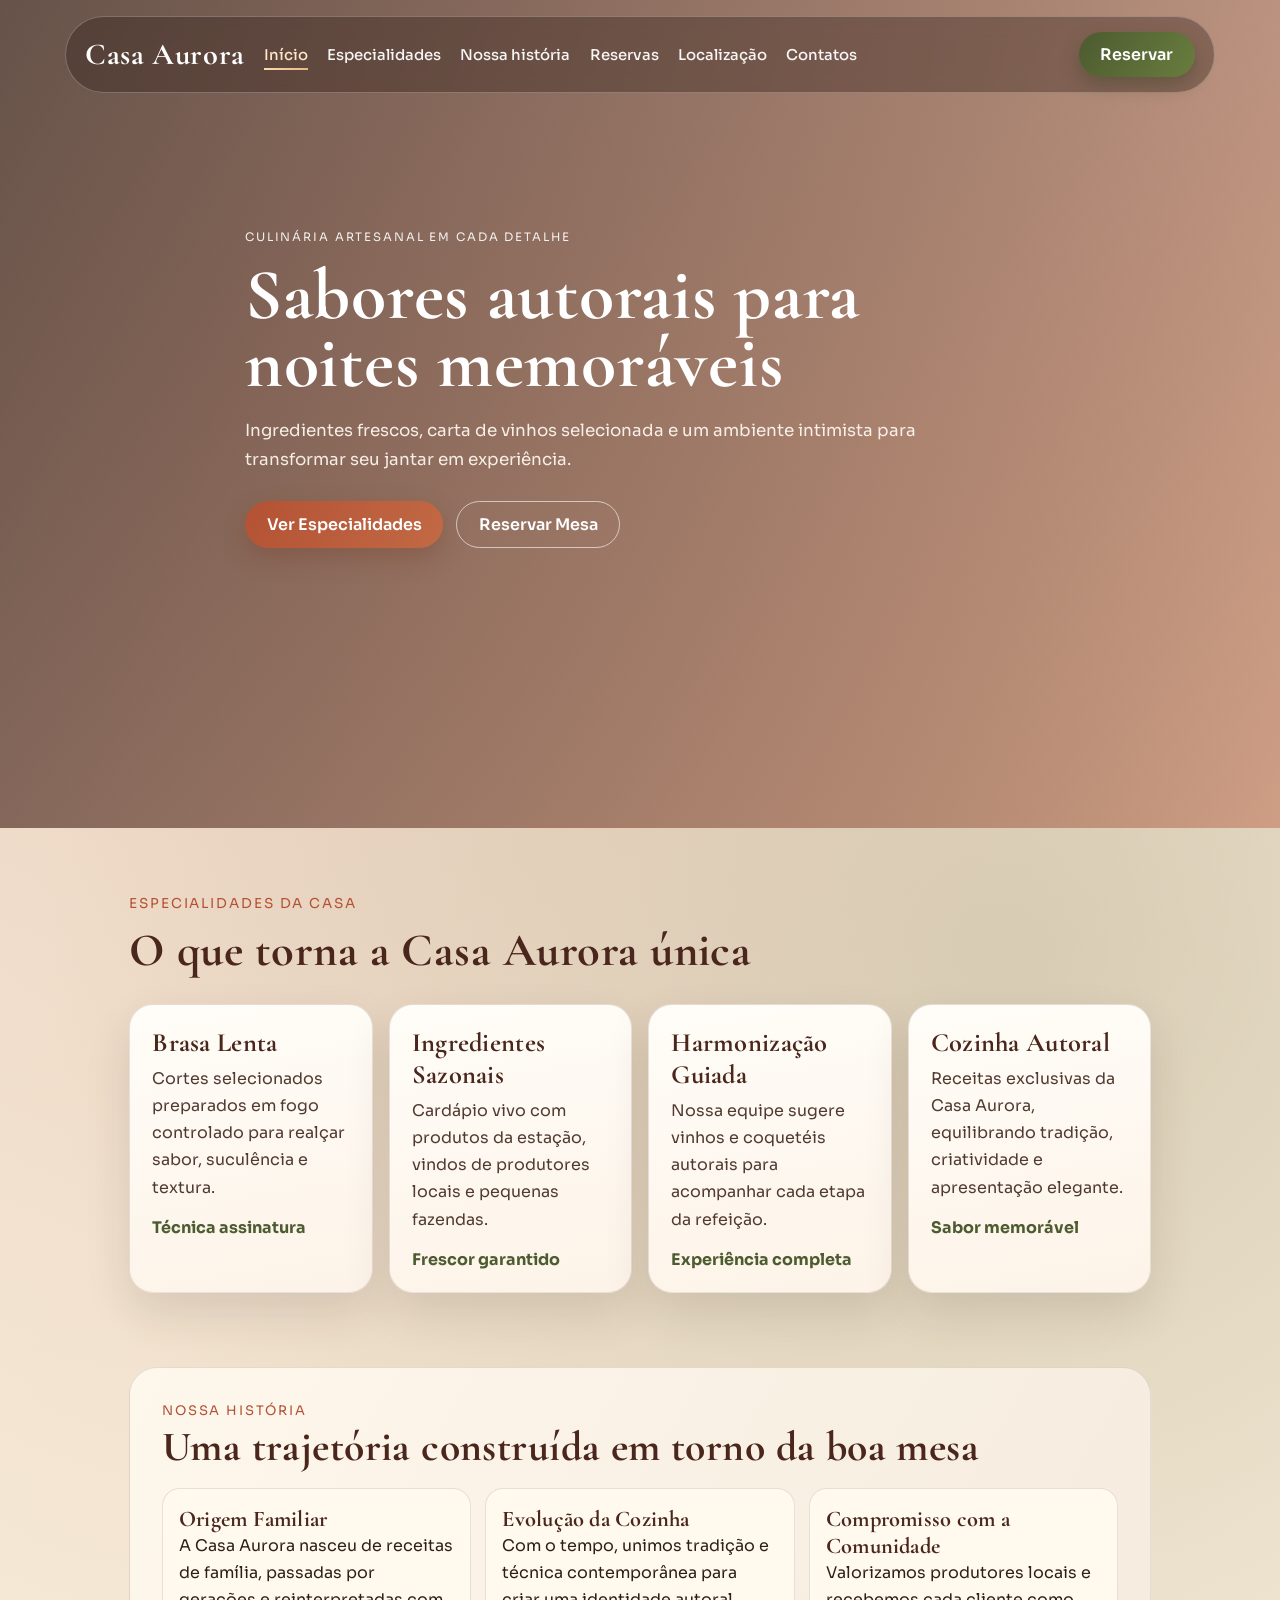
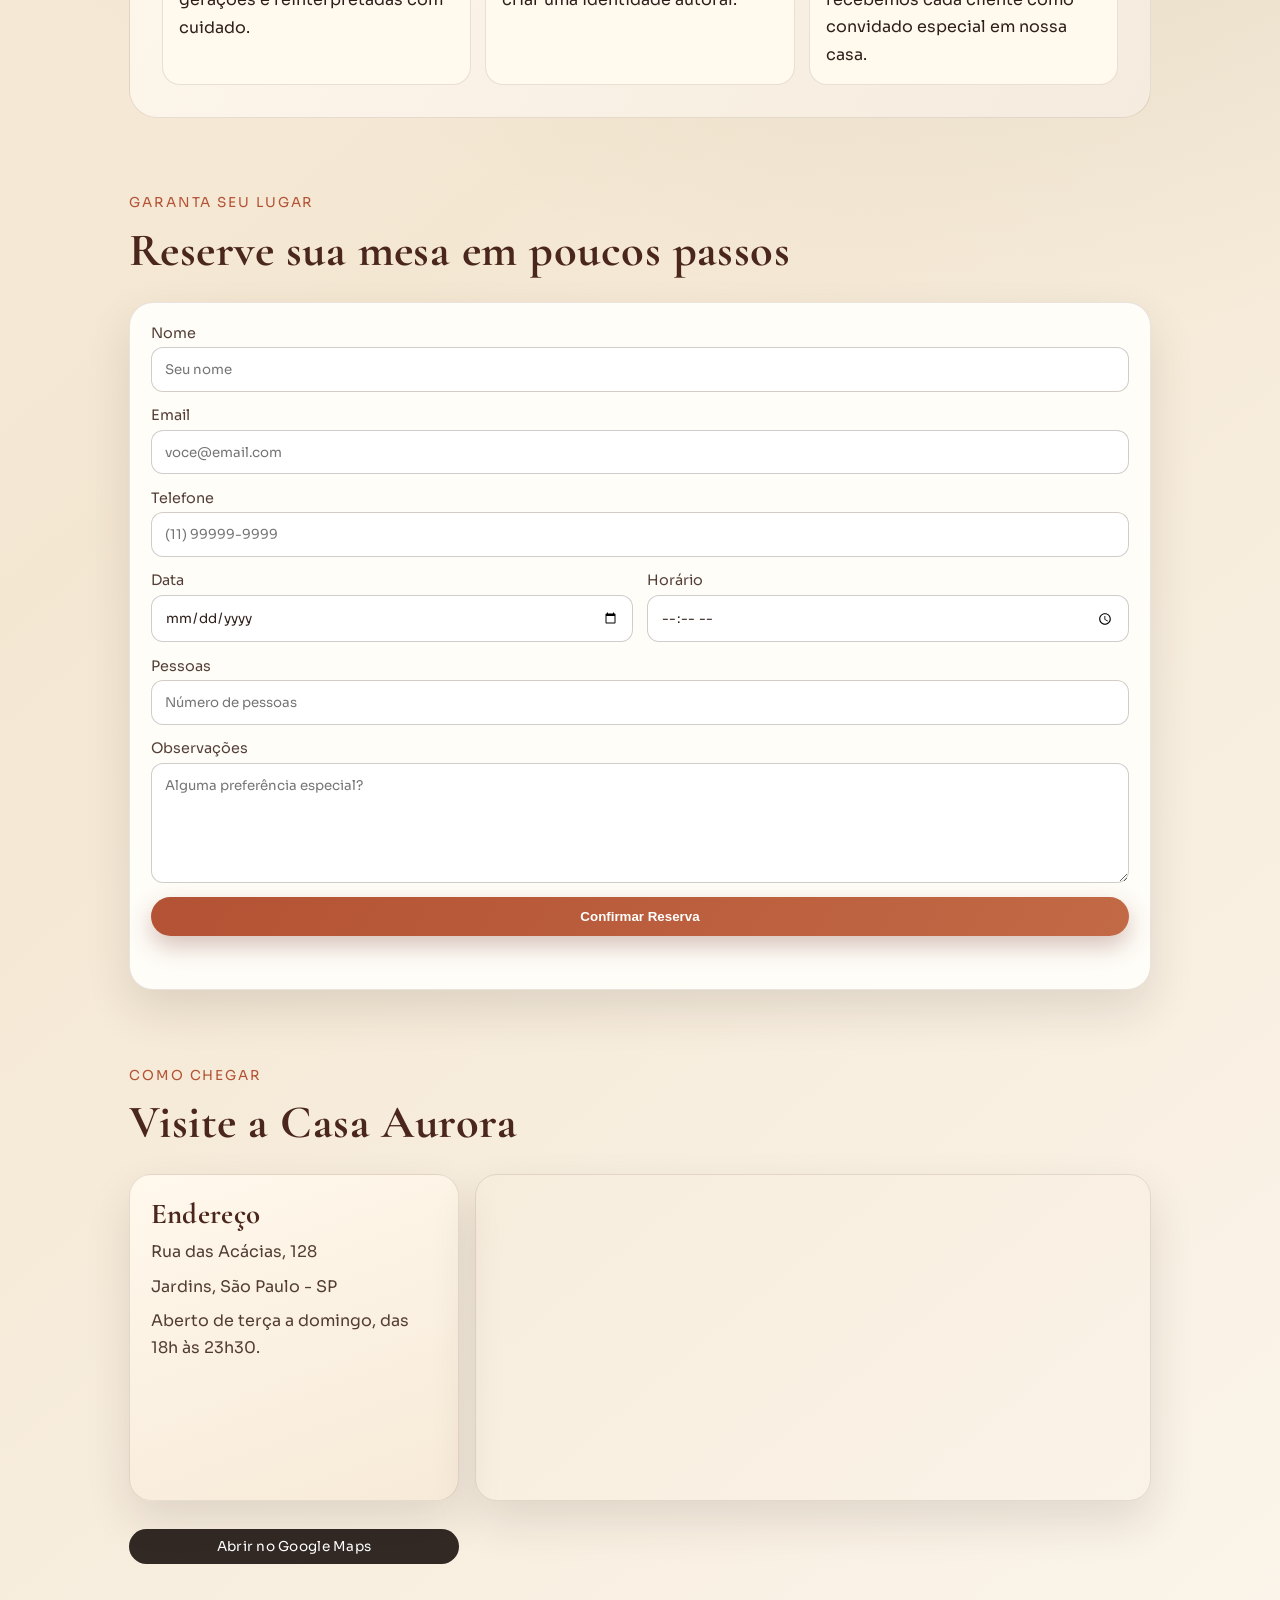
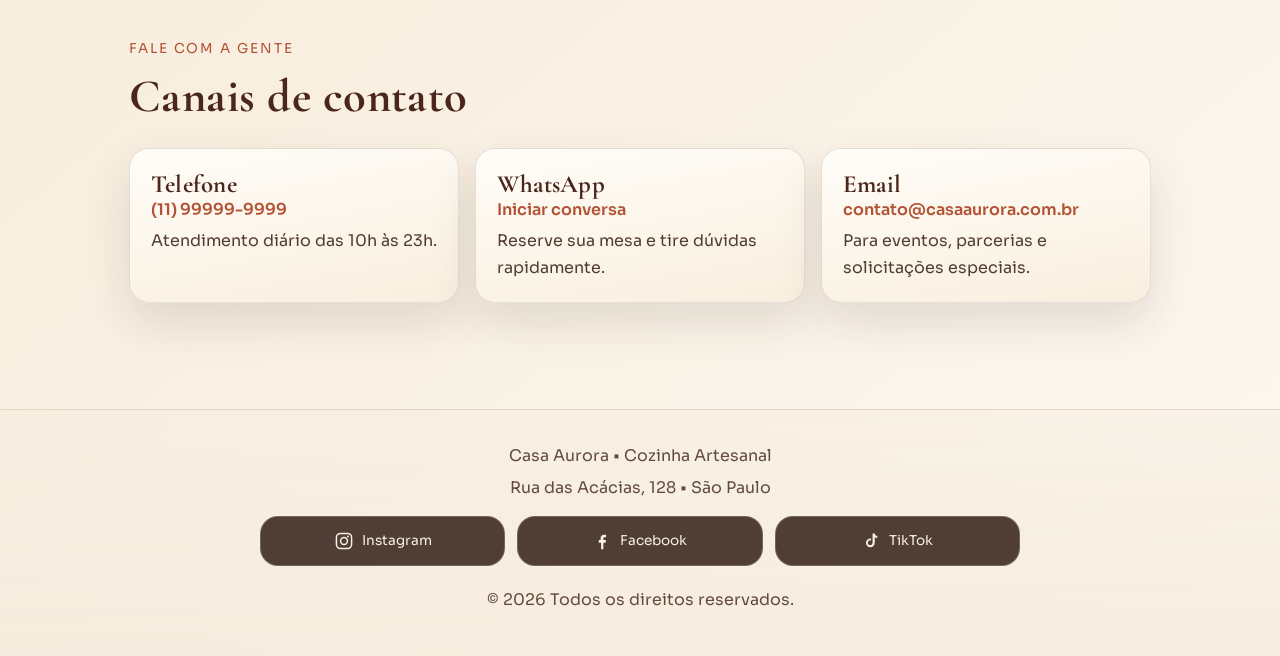
==== commit e84b43f0: "Adiciona documentacao aos arquivos do projeto" ====
--- a/casa-aurora/index.html
+++ b/casa-aurora/index.html
@@ -1,16 +1,21 @@
 <!DOCTYPE html>
 <html lang="pt-BR">
 <head>
+  <!-- Configurações básicas da página -->
   <meta charset="UTF-8">
   <meta name="viewport" content="width=device-width, initial-scale=1.0">
   <title>Casa Aurora – Cozinha Artesanal</title>
   <link rel="stylesheet" href="style.css">
+
+  <!-- Fontes usadas no site -->
   <link rel="preconnect" href="https://fonts.googleapis.com">
   <link rel="preconnect" href="https://fonts.gstatic.com" crossorigin>
   <link href="https://fonts.googleapis.com/css2?family=Cormorant+Garamond:wght@500;600;700&family=Sora:wght@300;400;500;600&display=swap" rel="stylesheet">
 </head>
 <body>
+  <!-- Cabeçalho principal com navegação e apresentação inicial -->
   <header class="site-header" id="home">
+    <!-- Menu principal -->
     <nav class="nav-shell">
       <a href="#home" class="logo" aria-label="Voltar ao início">Casa Aurora</a>
       <button class="menu-toggle" id="menuToggle" aria-label="Abrir menu" aria-expanded="false" aria-controls="navLinks">☰</button>
@@ -25,6 +30,7 @@
       <a href="#reservas" class="btn btn-nav">Reservar</a>
     </nav>
 
+    <!-- Parte principal do topo com chamada do restaurante -->
     <section class="hero reveal">
       <p class="hero-kicker">Culinária artesanal em cada detalhe</p>
       <h1>Sabores autorais para noites memoráveis</h1>
@@ -37,6 +43,7 @@
   </header>
 
   <main>
+    <!-- Bloco com os diferenciais do restaurante -->
     <section id="especialidades" class="section reveal">
       <div class="section-title">
         <p>Especialidades da casa</p>
@@ -66,6 +73,7 @@
       </div>
     </section>
 
+    <!-- Parte contando um pouco da história do restaurante -->
     <section id="experiencia" class="section section-highlight reveal">
       <div>
         <p>Nossa história</p>
@@ -87,6 +95,7 @@
       </div>
     </section>
 
+    <!-- Formulário simples para reservas -->
     <section id="reservas" class="section reveal">
       <div class="section-title">
         <p>Garanta seu lugar</p>
@@ -128,6 +137,7 @@
       </form>
     </section>
 
+    <!-- Área com endereço e mapa -->
     <section id="localizacao" class="section reveal">
       <div class="section-title">
         <p>Como chegar</p>
@@ -158,6 +168,7 @@
       </div>
     </section>
 
+    <!-- Canais de contato do restaurante -->
     <section id="contatos" class="section reveal">
       <div class="section-title">
         <p>Fale com a gente</p>
@@ -183,9 +194,12 @@
     </section>
   </main>
 
+  <!-- Rodapé com nome, endereço e redes sociais -->
   <footer class="site-footer">
     <p>Casa Aurora • Cozinha Artesanal</p>
     <p>Rua das Acácias, 128 • São Paulo</p>
+
+    <!-- Links das redes sociais -->
     <div class="footer-socials">
       <a class="social-link" href="https://www.instagram.com" target="_blank" rel="noopener noreferrer" aria-label="Instagram da Casa Aurora">
         <svg class="social-icon" viewBox="0 0 24 24" aria-hidden="true"><path d="M7.75 2h8.5A5.75 5.75 0 0 1 22 7.75v8.5A5.75 5.75 0 0 1 16.25 22h-8.5A5.75 5.75 0 0 1 2 16.25v-8.5A5.75 5.75 0 0 1 7.75 2Zm0 1.8A3.95 3.95 0 0 0 3.8 7.75v8.5a3.95 3.95 0 0 0 3.95 3.95h8.5a3.95 3.95 0 0 0 3.95-3.95v-8.5a3.95 3.95 0 0 0-3.95-3.95h-8.5Zm8.95 1.55a1.15 1.15 0 1 1 0 2.3 1.15 1.15 0 0 1 0-2.3ZM12 7a5 5 0 1 1 0 10 5 5 0 0 1 0-10Zm0 1.8A3.2 3.2 0 1 0 12 15.2 3.2 3.2 0 0 0 12 8.8Z"/></svg>
--- a/casa-aurora/style.css
+++ b/casa-aurora/style.css
@@ -1,4 +1,5 @@
 :root {
+  /* Cores principais usadas no site */
   --bg: #f7efe1;
   --bg-soft: #fff9ee;
   --text: #2f1f1a;
@@ -18,6 +19,7 @@
   scroll-behavior: smooth;
 }
 
+/* Configuração geral do corpo da página */
 body {
   margin: 0;
   font-family: 'Sora', sans-serif;
@@ -43,6 +45,7 @@
   line-height: 1.7;
 }
 
+/* Cabeçalho com imagem de fundo */
 .site-header {
   min-height: 92vh;
   padding: 6.4rem 5vw 4rem;
@@ -68,6 +71,7 @@
   filter: saturate(0.75) contrast(1.05);
 }
 
+/* Barra de navegação fixa */
 .nav-shell {
   width: min(1150px, 92vw);
   margin: 0;
@@ -94,6 +98,7 @@
   padding: 0.78rem 1.05rem;
 }
 
+/* Logo do restaurante */
 .logo {
   font-family: 'Cormorant Garamond', serif;
   font-size: 1.9rem;
@@ -108,6 +113,7 @@
   transform: translateY(-1px);
 }
 
+/* Links do menu */
 .nav-links {
   list-style: none;
   margin: 0;
@@ -152,6 +158,7 @@
   color: #ffe6c8;
 }
 
+/* Botão do menu mobile */
 .menu-toggle {
   display: none;
   margin-left: auto;
@@ -169,6 +176,7 @@
   background: rgba(255, 255, 255, 0.18);
 }
 
+/* Botões principais do site */
 .btn {
   display: inline-flex;
   align-items: center;
@@ -202,6 +210,7 @@
   box-shadow: 0 8px 18px rgba(47, 59, 28, 0.34);
 }
 
+/* Parte principal do topo */
 .hero {
   max-width: 790px;
   margin: 14vh auto 0;
@@ -236,6 +245,7 @@
   flex-wrap: wrap;
 }
 
+/* Área principal do conteúdo */
 main {
   max-width: 1150px;
   margin: 0 auto;
@@ -258,6 +268,7 @@
   font-size: clamp(2rem, 5vw, 2.9rem);
 }
 
+/* Grid das especialidades */
 .menu-grid {
   margin-top: 1.6rem;
   display: grid;
@@ -304,6 +315,7 @@
   color: var(--olive);
 }
 
+/* Bloco da seção nossa história */
 .section-highlight {
   padding: 2rem;
   border-radius: 28px;
@@ -340,6 +352,7 @@
   font-size: 1.4rem;
 }
 
+/* Formulário de reserva */
 .booking-form {
   margin-top: 1.5rem;
   padding: 1.3rem;
@@ -391,6 +404,7 @@
   font-size: 0.92rem;
 }
 
+/* Parte da localização com mapa */
 .location-layout {
   margin-top: 1.5rem;
   display: grid;
@@ -452,6 +466,7 @@
   background: rgba(179, 82, 52, 0.95);
 }
 
+/* Bloco de contatos */
 .contacts-grid {
   margin-top: 1.5rem;
   display: grid;
@@ -486,6 +501,7 @@
   text-decoration: underline;
 }
 
+/* Rodapé */
 .site-footer {
   text-align: center;
   padding: 2rem 1rem 2.7rem;
@@ -498,6 +514,7 @@
   margin-top: 0.35rem;
 }
 
+/* Área das redes sociais e contatos no rodapé */
 .footer-socials,
 .footer-contacts {
   margin-top: 0.9rem;
@@ -511,6 +528,7 @@
   max-width: 760px;
   margin-left: auto;
   margin-right: auto;
+  margin-bottom: 1.25rem;
 }
 
 .footer-contacts {
@@ -542,8 +560,8 @@
 }
 
 .social-icon {
-  width: 18px;
-  height: 18px;
+  width: 20px;
+  height: 20px;
   fill: currentColor;
   flex: 0 0 auto;
 }
@@ -560,6 +578,7 @@
   transform: translateY(-1px);
 }
 
+/* Animação simples para revelar as seções */
 .reveal {
   opacity: 0;
   transform: translateY(16px);
@@ -571,6 +590,7 @@
   transform: translateY(0);
 }
 
+/* Ajustes para telas médias */
 @media (max-width: 1024px) {
   .hero {
     max-width: 680px;
@@ -586,6 +606,7 @@
   }
 }
 
+/* Ajustes gerais para tablet e telas menores */
 @media (max-width: 860px) {
   .site-header {
     min-height: auto;
@@ -662,6 +683,7 @@
   }
 }
 
+/* Ajustes do mobile */
 @media (max-width: 600px) {
   .site-header {
     padding: 5.1rem 4vw 2.5rem;
@@ -730,14 +752,16 @@
   }
 
   .footer-socials {
-    grid-template-columns: repeat(3, 72px);
+    /* Aqui os tres icones ficam lado a lado no celular */
+    grid-template-columns: repeat(3, 60px);
     justify-content: center;
-    gap: 0.7rem;
+    gap: 0.55rem;
   }
 
   .footer-socials a {
-    width: 72px;
-    height: 72px;
+    /* Tamanho dos circulos no celular */
+    width: 40px;
+    height: 40px;
     padding: 0;
     border-radius: 999px;
     justify-self: center;
@@ -745,13 +769,15 @@
 
   .social-link {
     justify-content: center;
-    min-height: 72px;
+    /* Isso ajuda o icone a continuar centralizado */
+    min-height: 40px;
     gap: 0;
   }
 
   .social-icon {
-    width: 22px;
-    height: 22px;
+    /* Tamanho do desenho do icone */
+    width: 18px;
+    height: 18px;
   }
 
   .social-label {
@@ -775,15 +801,17 @@
   }
 }
 
+/* Ajuste extra para celulares bem pequenos */
 @media (max-width: 380px) {
   .footer-socials {
-    grid-template-columns: repeat(3, 64px);
-    gap: 0.5rem;
+    /* Versao mais compacta para telas menores */
+    grid-template-columns: repeat(3, 54px);
+    gap: 0.4rem;
   }
 
   .footer-socials a {
-    width: 64px;
-    height: 64px;
+    width: 54px;
+    height: 54px;
   }
 }
 
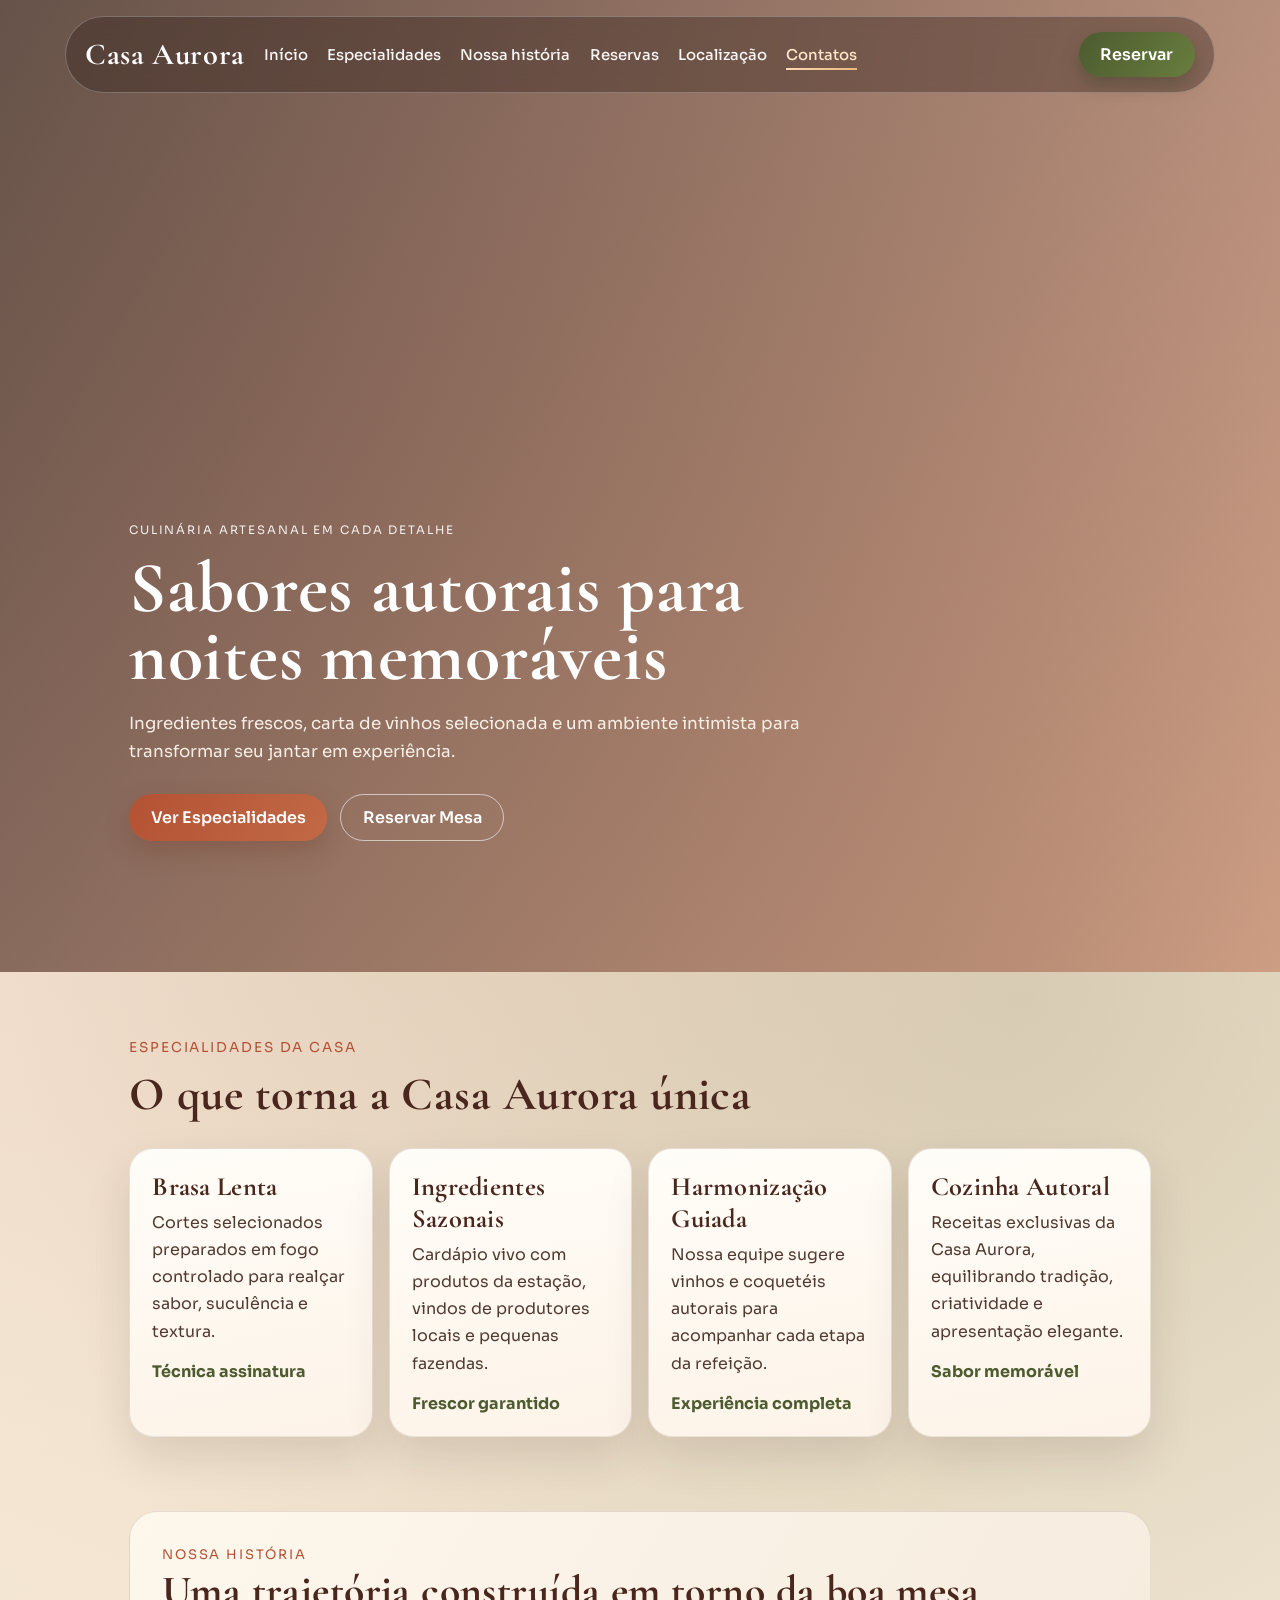
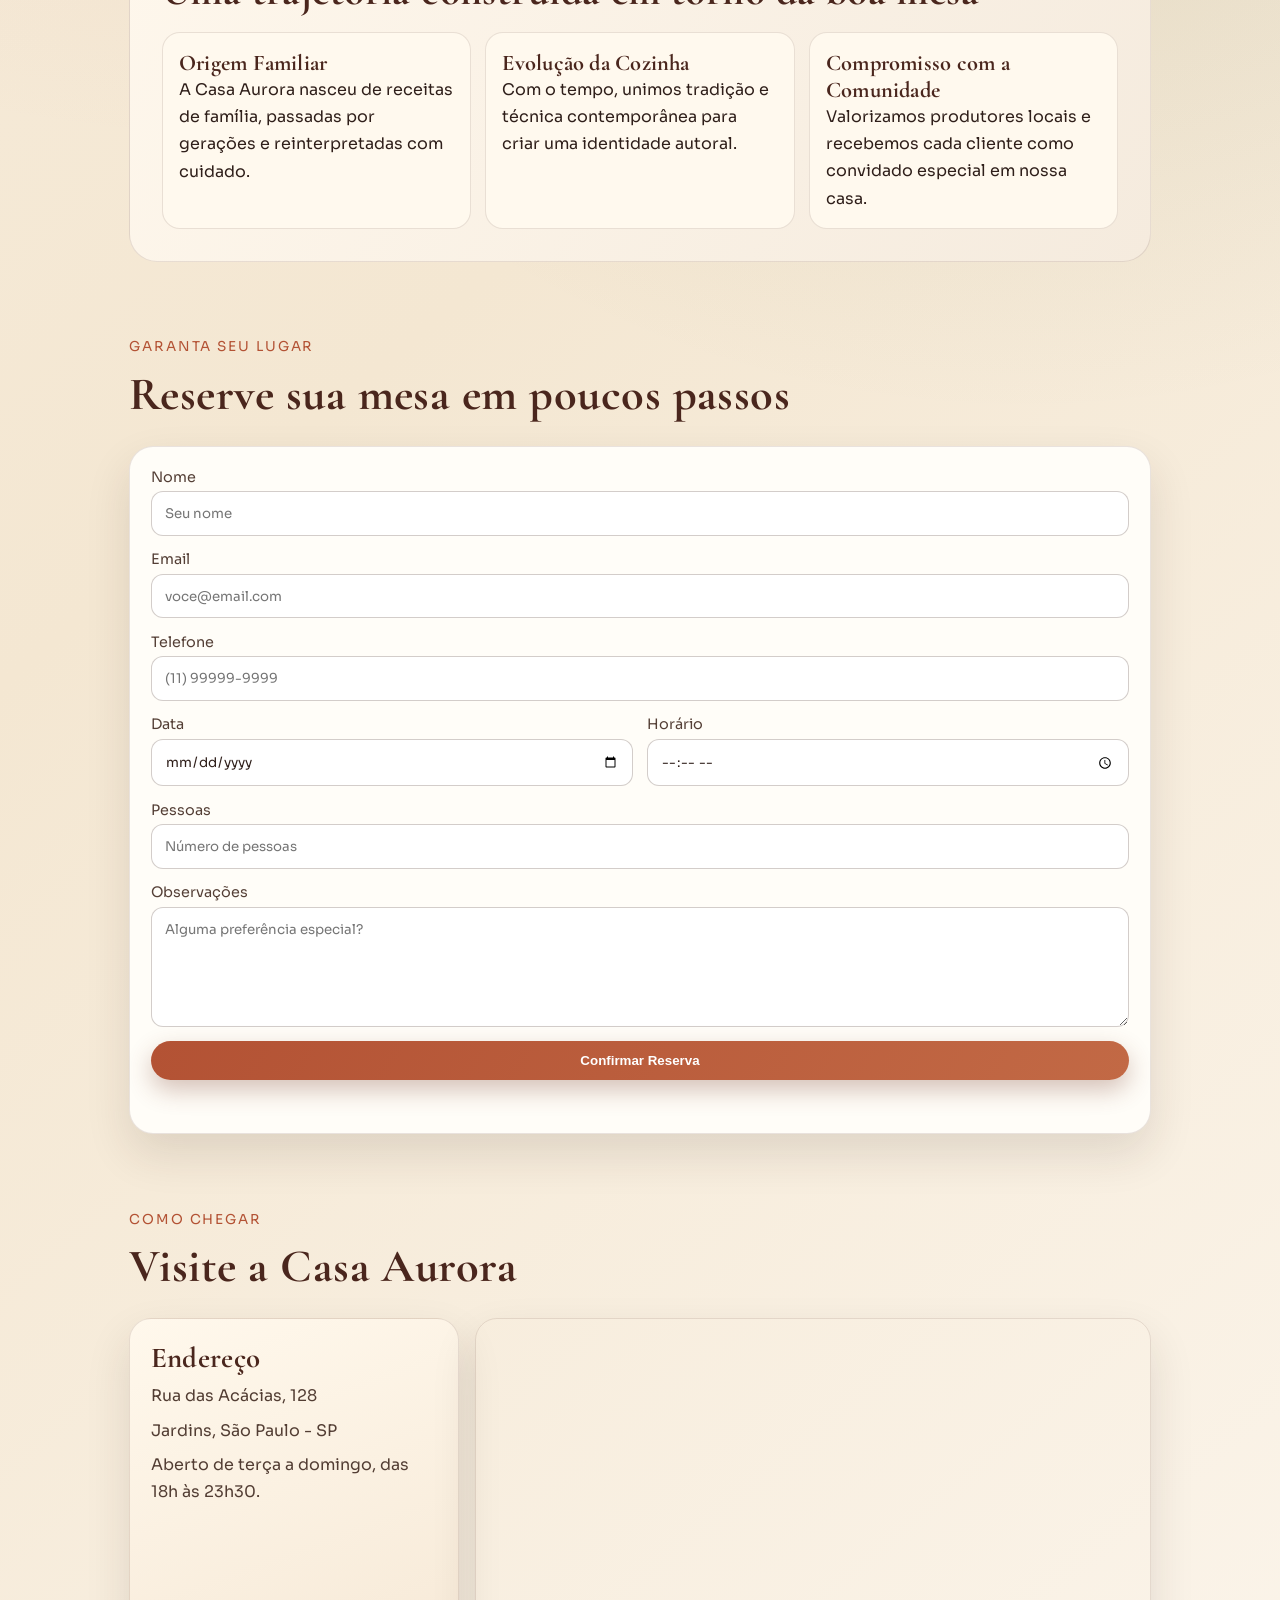
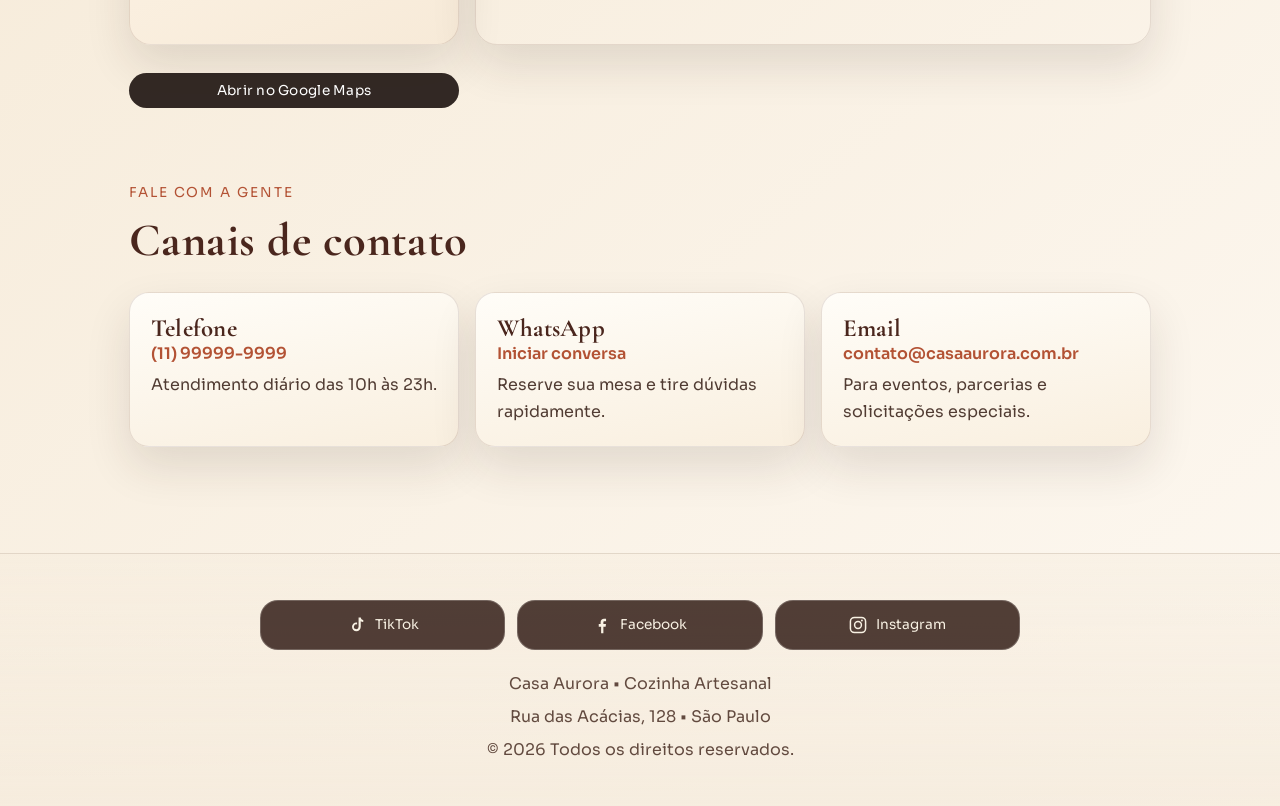
==== commit 7ff97098: "Reorganiza ordem das redes e infos no rodape" ====
--- a/casa-aurora/index.html
+++ b/casa-aurora/index.html
@@ -196,24 +196,23 @@
 
   <!-- Rodapé com nome, endereço e redes sociais -->
   <footer class="site-footer">
-    <p>Casa Aurora • Cozinha Artesanal</p>
-    <p>Rua das Acácias, 128 • São Paulo</p>
-
     <!-- Links das redes sociais -->
     <div class="footer-socials">
-      <a class="social-link" href="https://www.instagram.com" target="_blank" rel="noopener noreferrer" aria-label="Instagram da Casa Aurora">
-        <svg class="social-icon" viewBox="0 0 24 24" aria-hidden="true"><path d="M7.75 2h8.5A5.75 5.75 0 0 1 22 7.75v8.5A5.75 5.75 0 0 1 16.25 22h-8.5A5.75 5.75 0 0 1 2 16.25v-8.5A5.75 5.75 0 0 1 7.75 2Zm0 1.8A3.95 3.95 0 0 0 3.8 7.75v8.5a3.95 3.95 0 0 0 3.95 3.95h8.5a3.95 3.95 0 0 0 3.95-3.95v-8.5a3.95 3.95 0 0 0-3.95-3.95h-8.5Zm8.95 1.55a1.15 1.15 0 1 1 0 2.3 1.15 1.15 0 0 1 0-2.3ZM12 7a5 5 0 1 1 0 10 5 5 0 0 1 0-10Zm0 1.8A3.2 3.2 0 1 0 12 15.2 3.2 3.2 0 0 0 12 8.8Z"/></svg>
-        <span class="social-label">Instagram</span>
+      <a class="social-link" href="https://www.tiktok.com" target="_blank" rel="noopener noreferrer" aria-label="TikTok da Casa Aurora">
+        <svg class="social-icon" viewBox="0 0 24 24" aria-hidden="true"><path d="M14.33 3h2.24c.2 1.63 1.3 2.86 2.93 3.1v2.4a6.1 6.1 0 0 1-3.01-.88v6.62a5.24 5.24 0 1 1-5.24-5.24c.3 0 .58.03.86.08v2.45a2.8 2.8 0 1 0 1.78 2.61V3Z"/></svg>
+        <span class="social-label">TikTok</span>
       </a>
       <a class="social-link" href="https://www.facebook.com" target="_blank" rel="noopener noreferrer" aria-label="Facebook da Casa Aurora">
         <svg class="social-icon" viewBox="0 0 24 24" aria-hidden="true"><path d="M13.66 22v-8.02h2.7l.4-3.13h-3.1V8.86c0-.9.26-1.51 1.55-1.51h1.66V4.54c-.29-.04-1.29-.12-2.45-.12-2.43 0-4.09 1.48-4.09 4.2v2.23H8.1v3.13h2.83V22h2.73Z"/></svg>
         <span class="social-label">Facebook</span>
       </a>
-      <a class="social-link" href="https://www.tiktok.com" target="_blank" rel="noopener noreferrer" aria-label="TikTok da Casa Aurora">
-        <svg class="social-icon" viewBox="0 0 24 24" aria-hidden="true"><path d="M14.33 3h2.24c.2 1.63 1.3 2.86 2.93 3.1v2.4a6.1 6.1 0 0 1-3.01-.88v6.62a5.24 5.24 0 1 1-5.24-5.24c.3 0 .58.03.86.08v2.45a2.8 2.8 0 1 0 1.78 2.61V3Z"/></svg>
-        <span class="social-label">TikTok</span>
+      <a class="social-link" href="https://www.instagram.com" target="_blank" rel="noopener noreferrer" aria-label="Instagram da Casa Aurora">
+        <svg class="social-icon" viewBox="0 0 24 24" aria-hidden="true"><path d="M7.75 2h8.5A5.75 5.75 0 0 1 22 7.75v8.5A5.75 5.75 0 0 1 16.25 22h-8.5A5.75 5.75 0 0 1 2 16.25v-8.5A5.75 5.75 0 0 1 7.75 2Zm0 1.8A3.95 3.95 0 0 0 3.8 7.75v8.5a3.95 3.95 0 0 0 3.95 3.95h8.5a3.95 3.95 0 0 0 3.95-3.95v-8.5a3.95 3.95 0 0 0-3.95-3.95h-8.5Zm8.95 1.55a1.15 1.15 0 1 1 0 2.3 1.15 1.15 0 0 1 0-2.3ZM12 7a5 5 0 1 1 0 10 5 5 0 0 1 0-10Zm0 1.8A3.2 3.2 0 1 0 12 15.2 3.2 3.2 0 0 0 12 8.8Z"/></svg>
+        <span class="social-label">Instagram</span>
       </a>
     </div>
+    <p>Casa Aurora • Cozinha Artesanal</p>
+    <p>Rua das Acácias, 128 • São Paulo</p>
     <p>&copy; <span id="currentYear"></span> Todos os direitos reservados.</p>
   </footer>
 
--- a/casa-aurora/style.css
+++ b/casa-aurora/style.css
@@ -47,9 +47,11 @@
 
 /* Cabeçalho com imagem de fundo */
 .site-header {
-  min-height: 92vh;
-  padding: 6.4rem 5vw 4rem;
+  min-height: 108vh;
+  padding: 6.4rem 5vw 7rem;
   position: relative;
+  display: flex;
+  align-items: flex-end;
 }
 
 .site-header::before {
@@ -212,9 +214,18 @@
 
 /* Parte principal do topo */
 .hero {
+  max-width: 1150px;
+  width: 100%;
+  margin: 0 auto 1.2rem;
+  padding: 0 5vw;
+  box-sizing: border-box;
+  color: #fff;
+}
+
+.hero > * {
   max-width: 790px;
-  margin: 14vh auto 0;
-  color: #fff;
+  margin-left: 0;
+  margin-right: auto;
 }
 
 .hero-kicker {
@@ -593,8 +604,8 @@
 /* Ajustes para telas médias */
 @media (max-width: 1024px) {
   .hero {
-    max-width: 680px;
-    margin-top: 12vh;
+    max-width: 1150px;
+    margin: 0 auto 1rem;
   }
 
   .hero-text {
@@ -610,7 +621,7 @@
 @media (max-width: 860px) {
   .site-header {
     min-height: auto;
-    padding: 5.8rem 5vw 3.4rem;
+    padding: 5.8rem 5vw 4.2rem;
   }
 
   .nav-shell {
@@ -657,7 +668,7 @@
   }
 
   .hero {
-    margin-top: 9vh;
+    margin: 0 auto 0.8rem;
   }
 
   .hero h1 {
@@ -686,7 +697,9 @@
 /* Ajustes do mobile */
 @media (max-width: 600px) {
   .site-header {
-    padding: 5.1rem 4vw 2.5rem;
+    min-height: 100vh;
+    min-height: 100svh;
+    padding: 5.1rem 4vw 3.2rem;
   }
 
   .nav-shell {
@@ -695,7 +708,8 @@
   }
 
   .hero {
-    margin-top: 8.2vh;
+    margin: 0 auto 0.6rem;
+    padding: 0 4vw;
   }
 
   .hero-actions {
